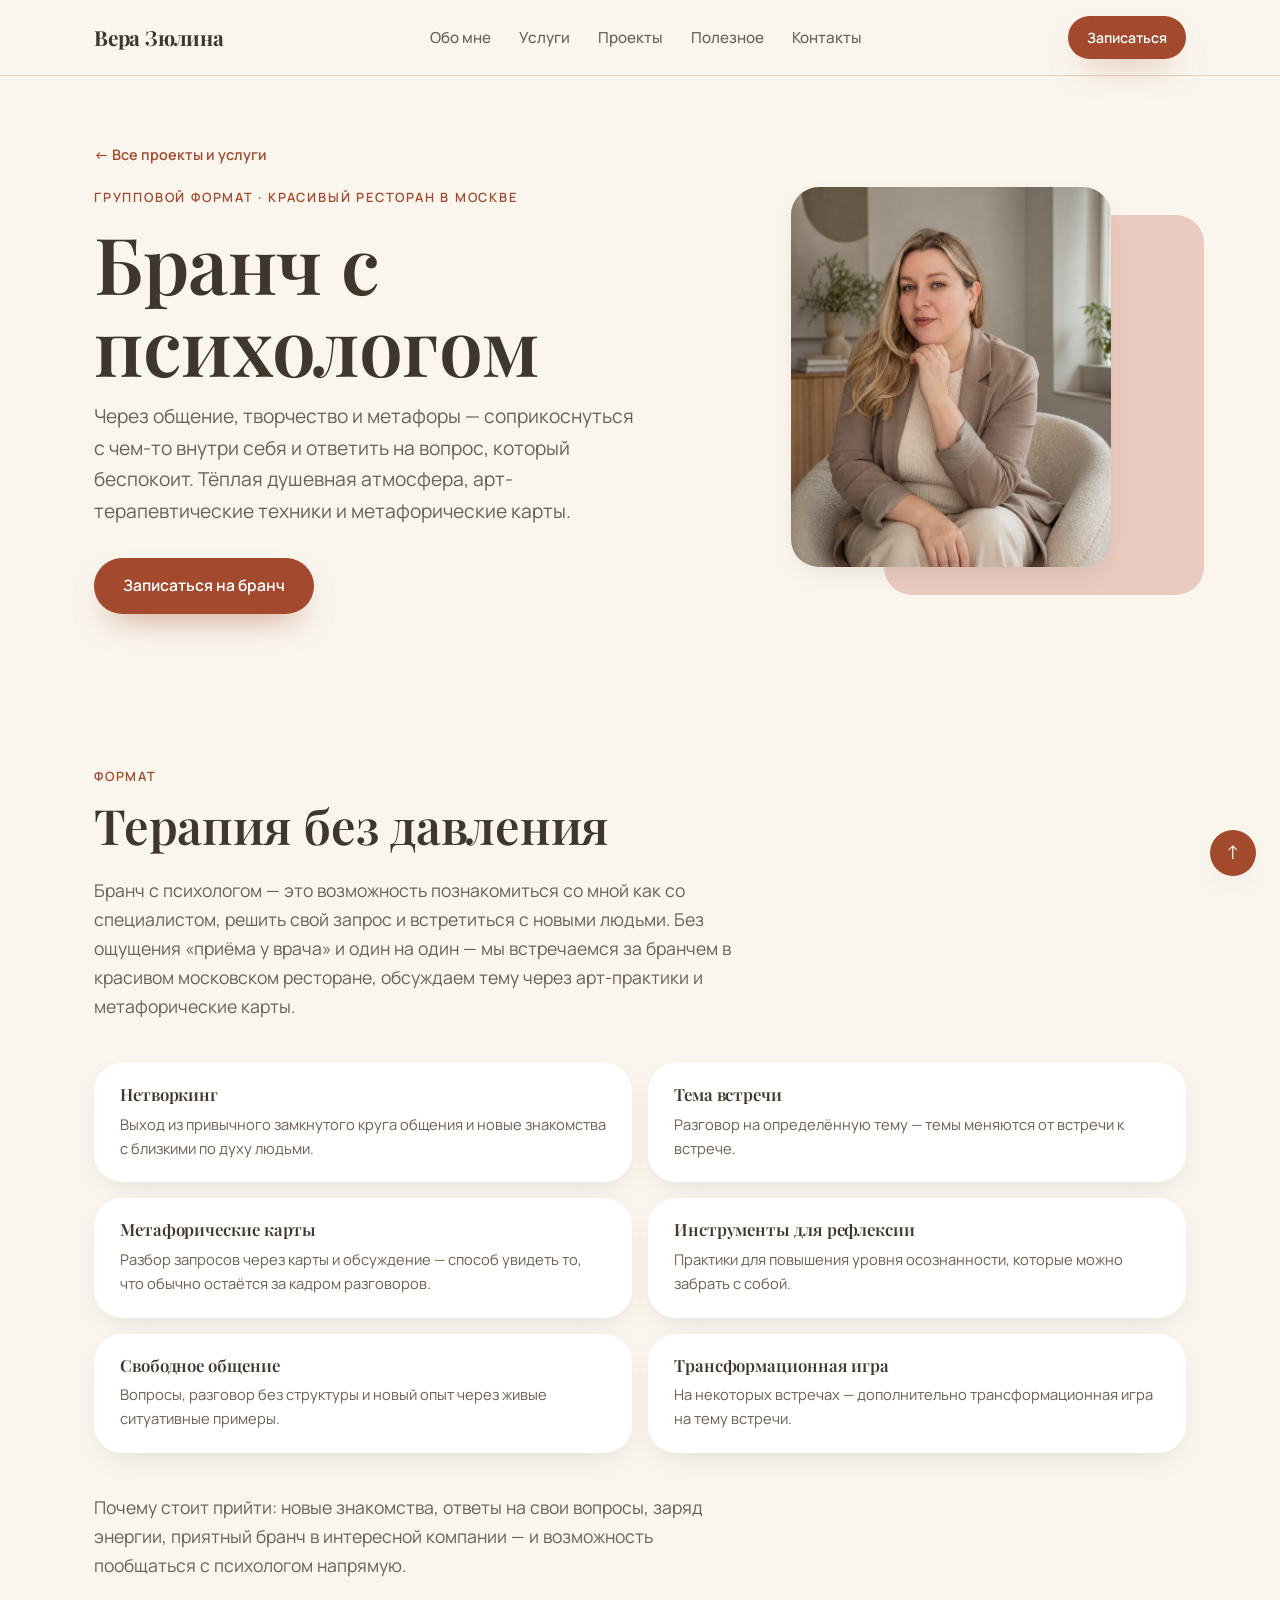
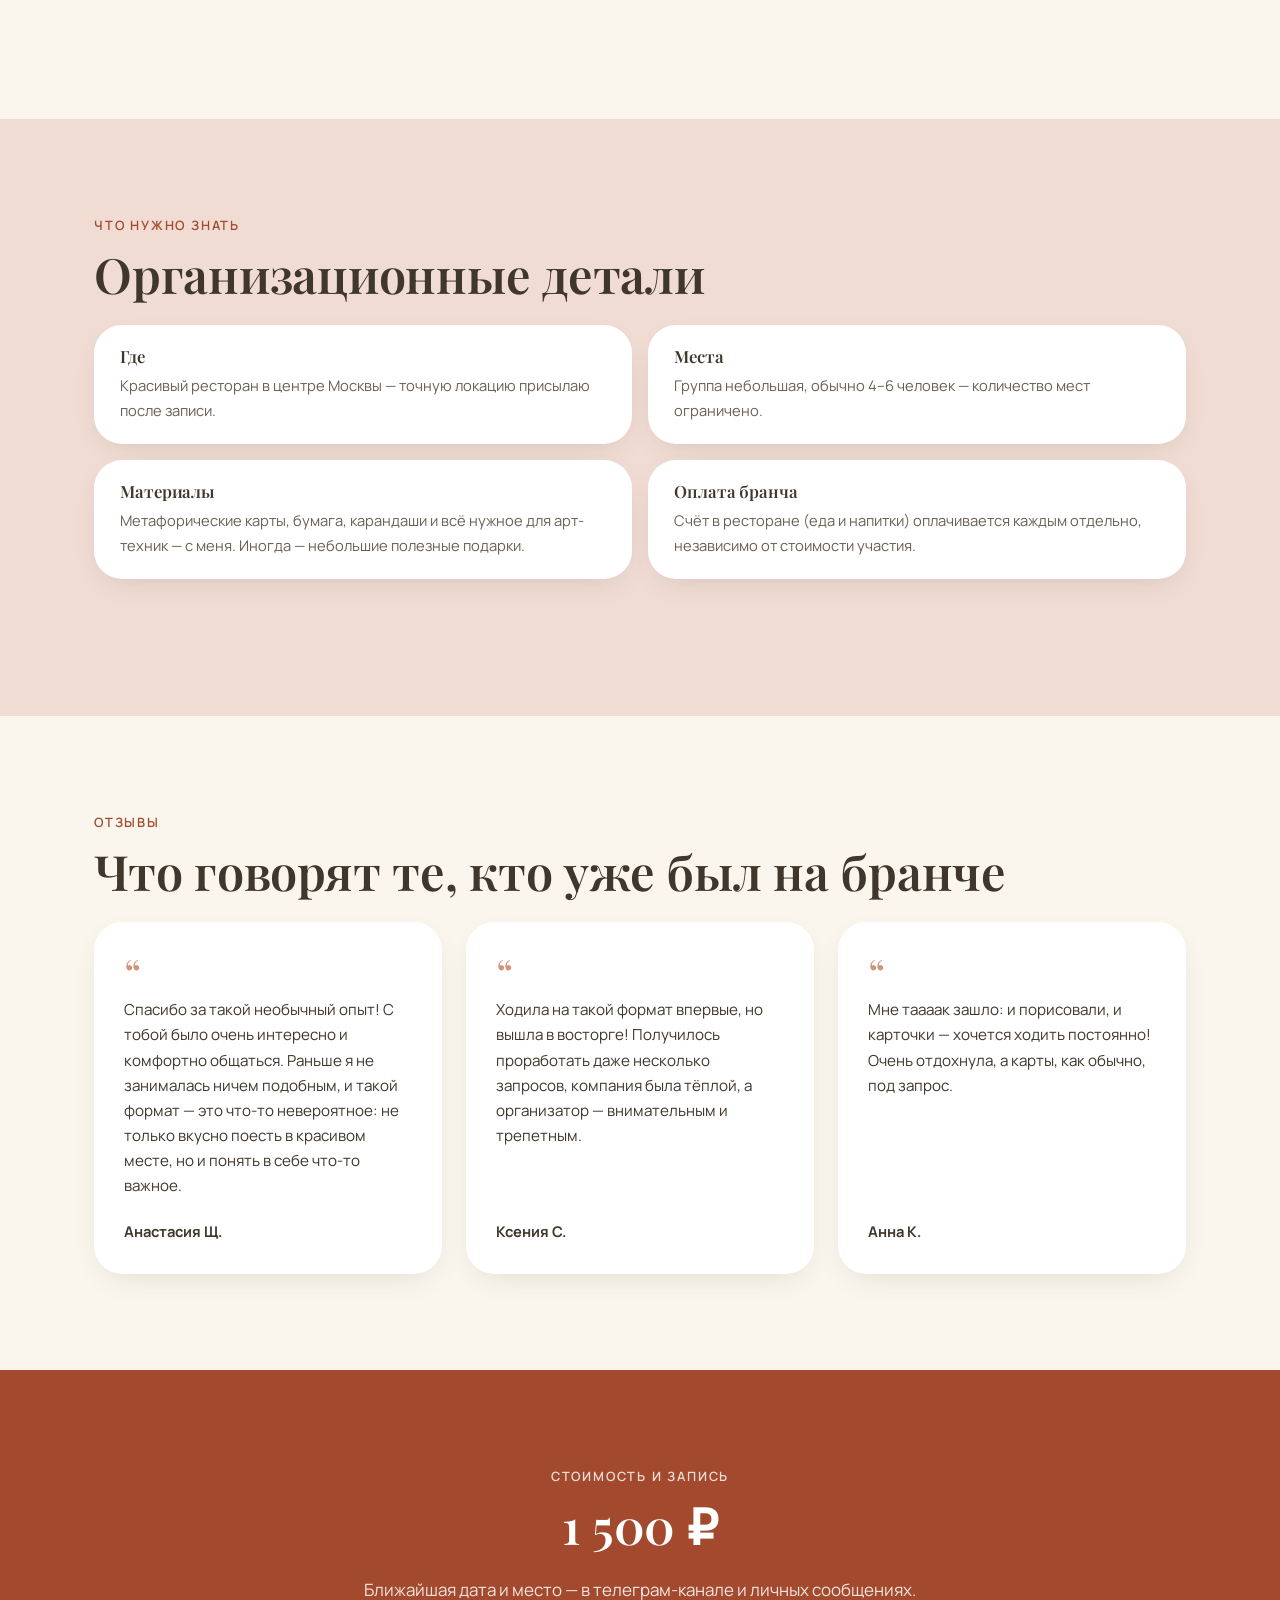
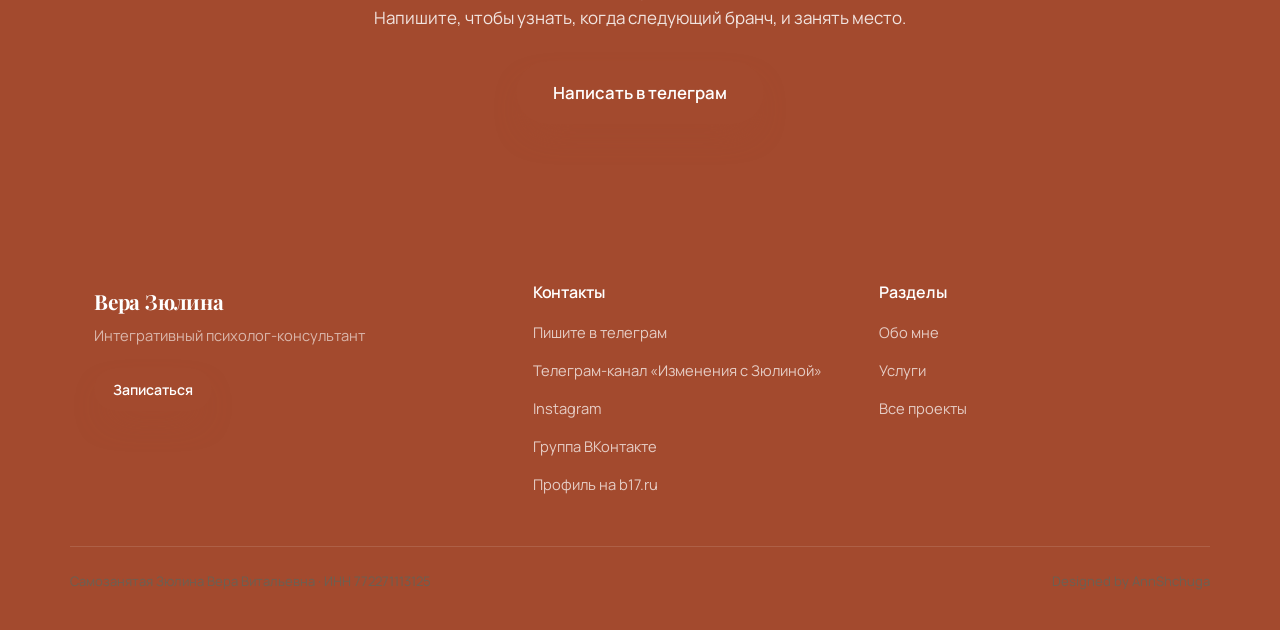
==== brunch/index.html @ 4f0c4753 "Switch display font to Playfair Display; add hero photo to all pages Заказчица захотела поиграть со " ====
<!DOCTYPE html>
<html lang="ru">
<head>
<meta charset="UTF-8">
<meta name="viewport" content="width=device-width, initial-scale=1.0">
<title>Бранч с психологом — Вера Зюлина</title>
<meta name="description" content="Бранч с психологом — групповая встреча в красивом ресторане Москвы: арт-терапия, метафорические карты, новые знакомства. 1 500 ₽, места ограничены.">
<link rel="icon" href="data:image/svg+xml,%3Csvg xmlns='http://www.w3.org/2000/svg' viewBox='0 0 64 64'%3E%3Ccircle cx='32' cy='32' r='32' fill='%23b9c2a7'/%3E%3Ctext x='32' y='42' font-family='Georgia,serif' font-size='26' fill='%233f3629' text-anchor='middle'%3E%D0%92%D0%97%3C/text%3E%3C/svg%3E">
<link rel="preconnect" href="https://fonts.googleapis.com">
<link rel="preconnect" href="https://fonts.gstatic.com" crossorigin>
<link href="https://fonts.googleapis.com/css2?family=Playfair+Display:ital,wght@0,500;0,600;0,700;0,800;1,400;1,500;1,600&family=Manrope:wght@400;500;600;700;800&family=Caveat:wght@500;600;700&display=swap" rel="stylesheet">
<link rel="stylesheet" href="../css/style.css">
<style>
  /* Собственная цветовая гамма проекта — тёплый терракотовый акцент */
  :root{
    --sage: #d3937a;
    --sage-deep: #a34a2e;
  }
</style>
</head>
<body>

<a class="skip-link" href="#main">Перейти к содержанию</a>

<header class="site-header" id="top">
  <div class="wrap header-inner">
    <a class="logo" href="../index.html">Вера Зюлина</a>

    <nav class="main-nav" id="mainNav">
      <a href="../index.html#about">Обо мне</a>
      <a href="../index.html#services">Услуги</a>
      <a href="../projects/">Проекты</a>
      <a href="../useful/">Полезное</a>
      <a href="../index.html#contacts">Контакты</a>
    </nav>

    <a class="btn btn-primary btn-small header-cta" href="https://t.me/vera_ziulina" target="_blank" rel="noopener">Записаться</a>

    <button class="nav-toggle" id="navToggle" aria-label="Открыть меню" aria-expanded="false" aria-controls="mainNav">
      <span></span><span></span><span></span>
    </button>
  </div>
</header>

<main id="main">

  <!-- HERO -->
  <section class="hero">
    <div class="wrap hero-inner">
      <div class="hero-text">
        <a class="back-link" href="../index.html">← Все проекты и услуги</a>
        <p class="eyebrow">Групповой формат · красивый ресторан в Москве</p>
        <h1>Бранч с психологом</h1>
        <p class="hero-lead">
          Через общение, творчество и метафоры — соприкоснуться с чем-то внутри себя
          и ответить на вопрос, который беспокоит. Тёплая душевная атмосфера,
          арт-терапевтические техники и метафорические карты.
        </p>
        <div class="hero-actions">
          <a class="btn btn-primary" href="https://t.me/vera_ziulina" target="_blank" rel="noopener">Записаться на бранч</a>
        </div>
      </div>
      <div class="hero-visual" aria-hidden="true">
        <div class="hero-blob"></div>
        <div class="hero-photo-frame">
          <img class="hero-photo" src="../img/vera-about.jpg" alt="Вера Зюлина">
        </div>
      </div>
    </div>
  </section>

  <!-- WHAT IS IT -->
  <section class="section">
    <div class="wrap">
      <p class="section-eyebrow">Формат</p>
      <h2>Терапия без давления</h2>
      <p class="section-lead">
        Бранч с психологом — это возможность познакомиться со мной как со специалистом,
        решить свой запрос и встретиться с новыми людьми. Без ощущения «приёма у врача»
        и один на один — мы встречаемся за бранчем в красивом московском ресторане,
        обсуждаем тему через арт-практики и метафорические карты.
      </p>

      <div class="includes-grid">
        <div class="method-card">
          <h3>Нетворкинг</h3>
          <p>Выход из привычного замкнутого круга общения и новые знакомства с близкими по духу людьми.</p>
        </div>
        <div class="method-card">
          <h3>Тема встречи</h3>
          <p>Разговор на определённую тему — темы меняются от встречи к встрече.</p>
        </div>
        <div class="method-card">
          <h3>Метафорические карты</h3>
          <p>Разбор запросов через карты и обсуждение — способ увидеть то, что обычно остаётся за кадром разговоров.</p>
        </div>
        <div class="method-card">
          <h3>Инструменты для рефлексии</h3>
          <p>Практики для повышения уровня осознанности, которые можно забрать с собой.</p>
        </div>
        <div class="method-card">
          <h3>Свободное общение</h3>
          <p>Вопросы, разговор без структуры и новый опыт через живые ситуативные примеры.</p>
        </div>
        <div class="method-card">
          <h3>Трансформационная игра</h3>
          <p>На некоторых встречах — дополнительно трансформационная игра на тему встречи.</p>
        </div>
      </div>

      <p class="section-lead" style="margin-top: 1em;">
        Почему стоит прийти: новые знакомства, ответы на свои вопросы, заряд энергии,
        приятный бранч в интересной компании — и возможность пообщаться с психологом
        напрямую.
      </p>
    </div>
  </section>

  <!-- PRACTICAL DETAILS -->
  <section class="section section-alt">
    <div class="wrap">
      <p class="section-eyebrow">Что нужно знать</p>
      <h2>Организационные детали</h2>
      <div class="includes-grid">
        <div class="method-card">
          <h3>Где</h3>
          <p>Красивый ресторан в центре Москвы — точную локацию присылаю после записи.</p>
        </div>
        <div class="method-card">
          <h3>Места</h3>
          <p>Группа небольшая, обычно 4–6 человек — количество мест ограничено.</p>
        </div>
        <div class="method-card">
          <h3>Материалы</h3>
          <p>Метафорические карты, бумага, карандаши и всё нужное для арт-техник — с меня. Иногда — небольшие полезные подарки.</p>
        </div>
        <div class="method-card">
          <h3>Оплата бранча</h3>
          <p>Счёт в ресторане (еда и напитки) оплачивается каждым отдельно, независимо от стоимости участия.</p>
        </div>
      </div>
    </div>
  </section>

  <!-- TESTIMONIALS -->
  <section class="section">
    <div class="wrap">
      <p class="section-eyebrow">Отзывы</p>
      <h2>Что говорят те, кто уже был на бранче</h2>

      <div class="testimonials-grid">

        <article class="testimonial-card">
          <p>
            Спасибо за такой необычный опыт! С тобой было очень интересно
            и комфортно общаться. Раньше я не занималась ничем подобным,
            и такой формат — это что-то невероятное: не только вкусно поесть
            в красивом месте, но и понять в себе что-то важное.
          </p>
          <span class="testimonial-author">Анастасия Щ.</span>
        </article>

        <article class="testimonial-card">
          <p>
            Ходила на такой формат впервые, но вышла в восторге! Получилось
            проработать даже несколько запросов, компания была тёплой,
            а организатор — внимательным и трепетным.
          </p>
          <span class="testimonial-author">Ксения С.</span>
        </article>

        <article class="testimonial-card">
          <p>
            Мне таааак зашло: и порисовали, и карточки — хочется ходить
            постоянно! Очень отдохнула, а карты, как обычно, под запрос.
          </p>
          <span class="testimonial-author">Анна К.</span>
        </article>

      </div>
    </div>
  </section>

  <!-- BOOKING -->
  <section class="section booking-section">
    <div class="wrap booking-inner">
      <p class="section-eyebrow">Стоимость и запись</p>
      <h2>1 500 ₽</h2>
      <p style="color: rgba(255,255,255,0.85); max-width: 60ch; margin: 0 auto 1em;">
        Ближайшая дата и место — в телеграм-канале и личных сообщениях. Напишите,
        чтобы узнать, когда следующий бранч, и занять место.
      </p>
      <a class="btn btn-primary btn-large" href="https://t.me/vera_ziulina" target="_blank" rel="noopener">Написать в телеграм</a>
    </div>
  </section>

</main>

<footer class="site-footer">
  <div class="wrap footer-inner">
    <div class="footer-col">
      <p class="logo footer-logo">Вера Зюлина</p>
      <p class="footer-tagline">Интегративный психолог-консультант</p>
      <a class="btn btn-primary btn-small" href="https://t.me/vera_ziulina" target="_blank" rel="noopener">Записаться</a>
    </div>

    <div class="footer-col">
      <h3>Контакты</h3>
      <ul class="footer-links">
        <li><a href="https://t.me/vera_ziulina" target="_blank" rel="noopener">Пишите в телеграм</a></li>
        <li><a href="https://t.me/changes_with_ziulina" target="_blank" rel="noopener">Телеграм-канал «Изменения с Зюлиной»</a></li>
        <li><a href="https://www.instagram.com/vera_ziulina" target="_blank" rel="noopener">Instagram</a></li>
        <li><a href="https://vk.com/vera_ziulina_psy?from=groups" target="_blank" rel="noopener">Группа ВКонтакте</a></li>
        <li><a href="https://www.b17.ru/id880358/?prt=880358" target="_blank" rel="noopener">Профиль на b17.ru</a></li>
      </ul>
    </div>

    <div class="footer-col">
      <h3>Разделы</h3>
      <ul class="footer-links">
        <li><a href="../index.html#about">Обо мне</a></li>
        <li><a href="../index.html#services">Услуги</a></li>
        <li><a href="../projects/">Все проекты</a></li>
      </ul>
    </div>
  </div>

  <div class="wrap footer-bottom">
    <p>Самозанятая Зюлина Вера Витальевна · ИНН 772271113125</p>
    <p>Designed by AnnShchuga</p>
  </div>
</footer>

<a href="#top" class="back-to-top" aria-label="Наверх">↑</a>

<a href="https://t.me/vera_ziulina" target="_blank" rel="noopener" class="mobile-sticky-cta">Записаться на бранч</a>

<script src="../js/main.js"></script>
</body>
</html>
---- css/style.css ----
/* ---------- Tokens ---------- */
:root{
  --cream: #faf6ee;
  --beige: #f1e9da;
  --beige-deep: #e6dac2;
  /* --sage / --sage-deep: base site accent — now dusty blue, not green.
     Kept the variable names to avoid touching every usage; project pages
     (brunch/unpack/money) override these locally with their own accent. */
  --sage: #8fa8bd;
  --sage-deep: #4f6b82;
  --butter: #eddfb0;
  --ink: #40372c;
  --ink-soft: #6b6053;
  --line: #e2d5bd;
  --white: #ffffff;

  --font-display: 'Playfair Display', Georgia, 'Times New Roman', serif;
  --font-body: 'Manrope', -apple-system, BlinkMacSystemFont, 'Segoe UI', sans-serif;
  --font-accent: 'Caveat', cursive;

  /* Generous, uniform radii — no sharp corners, no organic blob shapes.
     Cards/images share one scale so the whole site reads as one system. */
  --radius: 28px;
  --radius-sm: 16px;
  --shadow: 0 10px 30px -12px rgba(64, 55, 44, 0.18);
  --container: 1140px;

  /* Pastel "wash" tied to each page's own accent (--sage), not a fixed
     color — brunch/unpack/money override --sage locally, so their washes
     recolor automatically instead of needing per-page overrides. */
  --wash: color-mix(in srgb, var(--sage) 32%, white);
  --wash-deep: color-mix(in srgb, var(--sage) 48%, white);
  --cta-shadow: 0 16px 34px -16px color-mix(in srgb, var(--sage-deep) 65%, transparent);
}

*{ box-sizing: border-box; }
html{ scroll-behavior: smooth; }

body{
  margin:0;
  background: var(--cream);
  color: var(--ink);
  font-family: var(--font-body);
  font-size: 17px;
  line-height: 1.65;
  -webkit-font-smoothing: antialiased;
}

h1,h2,h3{
  font-family: var(--font-display);
  font-weight: 600;
  color: var(--ink);
  margin: 0 0 0.5em;
  line-height: 1.08;
  letter-spacing: -0.005em;
}

h2{ font-size: clamp(2.1rem, 3.8vw, 3.1rem); }
h3{ font-size: 1.3rem; }

/* The system's signature move: one word in a heading set in italic serif
   for editorial emphasis — pairs with the roman weight around it. */
em.accent-italic{
  font-style: italic;
  font-weight: 500;
}

p{ margin: 0 0 1em; color: var(--ink-soft); }

a{ color: inherit; }

img{ max-width: 100%; display:block; }

.wrap{
  max-width: var(--container);
  margin: 0 auto;
  padding: 0 24px;
}

.skip-link{
  position:absolute; left:-999px; top:auto;
  background:var(--sage-deep); color:#fff; padding:10px 16px; border-radius:8px; z-index:200;
}
.skip-link:focus{ left:16px; top:16px; }

/* ---------- Buttons ---------- */
.btn{
  display:inline-flex; align-items:center; justify-content:center;
  padding: 14px 28px;
  border-radius: 999px;
  font-family: var(--font-body);
  font-weight: 600;
  font-size: 0.98rem;
  text-decoration:none;
  border: 1px solid transparent;
  cursor:pointer;
  transition: transform .15s ease, box-shadow .15s ease, background .15s ease, color .15s ease;
  white-space: nowrap;
}
.btn:hover{ transform: translateY(-2px); }

.btn-primary{
  background: var(--sage-deep);
  color: #fff;
  box-shadow: var(--cta-shadow);
}
.btn-primary:hover{ filter: brightness(1.08); }

.btn-ghost{
  background: transparent;
  color: var(--ink);
  border-color: var(--line);
}
.btn-ghost:hover{ background: var(--beige); }

.btn-outline{
  background: transparent;
  color: var(--sage-deep);
  border-color: var(--sage-deep);
}
.btn-outline:hover{ background: var(--sage-deep); color: #fff; }

.btn-small{ padding: 9px 18px; font-size: 0.88rem; }
.btn-large{ padding: 17px 36px; font-size: 1.05rem; }

/* ---------- Header ---------- */
.site-header{
  position: sticky; top:0; z-index: 100;
  background: rgba(250, 246, 238, 0.92);
  backdrop-filter: blur(8px);
  border-bottom: 1px solid var(--line);
}
.header-inner{
  display:flex; align-items:center; justify-content:space-between;
  padding: 16px 24px;
  gap: 20px;
}
.logo{
  font-family: var(--font-display);
  font-size: 1.3rem;
  font-weight: 700;
  text-decoration:none;
  color: var(--ink);
  letter-spacing: -0.01em;
}
.main-nav{
  display:flex; gap: 28px;
  flex: 1;
  justify-content:center;
}
.main-nav a{
  text-decoration:none;
  color: var(--ink-soft);
  font-size: 0.95rem;
  font-weight: 500;
  transition: color .15s ease;
}
.main-nav a:hover{ color: var(--sage-deep); }

.nav-toggle{
  display:none;
  flex-direction:column;
  gap:5px;
  background:none; border:none; cursor:pointer;
  padding: 6px;
}
.nav-toggle span{
  width: 22px; height: 2px; background: var(--ink);
  transition: transform .2s ease, opacity .2s ease;
}

/* ---------- Hero ---------- */
.hero{
  padding-top: 64px;
  overflow: hidden;
}
.hero-inner{
  display:grid;
  grid-template-columns: 1.1fr 0.9fr;
  align-items:center;
  gap: 48px;
  padding-bottom: 56px;
}
.eyebrow{
  text-transform: uppercase;
  letter-spacing: 0.14em;
  font-size: 0.8rem;
  font-weight: 600;
  color: var(--sage-deep);
  margin-bottom: 14px;
}
.hero h1{
  font-size: clamp(2.9rem, 6.6vw, 4.9rem);
  line-height: 1.04;
  letter-spacing: -0.005em;
  margin-bottom: 0.2em;
}
.hero-subtitle{
  font-family: var(--font-accent);
  font-weight: 700;
  font-size: 1.7rem;
  color: var(--sage-deep);
  margin-bottom: 0.3em;
}
.hero-lead{
  font-size: 1.2rem;
  color: var(--ink-soft);
  max-width: 46ch;
  margin-bottom: 1.6em;
}
.word-strike{
  text-decoration: line-through;
  text-decoration-color: var(--sage-deep);
  text-decoration-thickness: 2px;
  opacity: 0.5;
}
.word-handwritten{
  font-family: var(--font-accent);
  font-weight: 700;
  font-size: 1.3em;
  color: var(--sage-deep);
  margin-left: 0.1em;
}
.hero-micro{
  font-family: var(--font-accent);
  font-weight: 600;
  font-size: 1.35rem;
  color: var(--sage-deep);
  margin-top: 0.6em;
  margin-bottom: 0;
}
.hero-actions{
  display:flex; flex-wrap:wrap; gap: 14px;
}

.hero-visual{
  position:relative;
  display:flex; align-items:center; justify-content:center;
  min-height: 380px;
}
.hero-blob{
  position:absolute;
  width: 320px; height: 380px;
  top: 28px; right: -18px;
  background: var(--wash-deep);
  border-radius: var(--radius);
}
.hero-photo-frame{
  position:relative;
  z-index: 1;
  width: 320px; height: 380px;
  border-radius: var(--radius);
  background: var(--beige-deep);
  box-shadow: var(--shadow);
  overflow:hidden;
}
.hero-photo-placeholder{
  font-family: var(--font-accent);
  color: var(--ink-soft);
  font-size: 1.4rem;
}
.hero-photo{
  width: 100%; height: 100%;
  object-fit: cover;
}

.trust-strip{
  background: var(--sage-deep);
  color: #fff;
  padding: 28px 0;
}
.trust-inner{
  display:flex; flex-wrap:wrap; gap: 10px;
  align-items:center; justify-content:center;
}
.trust-inner span:not(.dot){
  background: rgba(255,255,255,0.14);
  padding: 8px 18px;
  border-radius: 999px;
  font-size: 0.88rem;
  font-weight: 600;
  white-space: nowrap;
}
.trust-inner .dot{ display:none; }

.hero-solo .hero-inner{
  grid-template-columns: 1fr;
  text-align: center;
  padding-bottom: 64px;
}
.hero-solo .hero-text{ max-width: 720px; margin: 0 auto; }
.hero-solo .hero-lead{ margin-left: auto; margin-right: auto; }
.hero-solo .hero-actions{ justify-content: center; }

.back-link{
  display:inline-flex; align-items:center; gap: 6px;
  font-size: 0.9rem; font-weight: 600;
  color: var(--sage-deep); text-decoration:none;
  margin-bottom: 20px;
}
.back-link:hover{ text-decoration: underline; }

.includes-grid{
  display:grid;
  grid-template-columns: repeat(2, 1fr);
  gap: 16px;
  margin: 0 0 2.4em;
}
.includes-grid .method-card{ padding: 22px 26px; }

/* ---------- Sections ---------- */
.section{ padding: 96px 0; }
.section-alt{ background: var(--wash); }
.section-eyebrow{
  text-transform: uppercase;
  letter-spacing: 0.14em;
  font-size: 0.8rem;
  font-weight: 600;
  color: var(--sage-deep);
  margin-bottom: 12px;
}
.section-lead{
  font-size: 1.1rem;
  max-width: 60ch;
  margin-bottom: 2.4em;
}

/* ---------- About ---------- */
.about-grid{
  display:grid;
  grid-template-columns: 1.5fr 1fr;
  gap: 56px;
  align-items:start;
}
.pull-quote{
  margin: 2em 0;
  padding: 22px 28px;
  border-left: 4px solid var(--sage-deep);
  background: var(--wash);
  border-radius: 0 var(--radius-sm) var(--radius-sm) 0;
  font-family: var(--font-display);
  font-style: italic;
  font-weight: 500;
  font-size: 1.5rem;
  line-height: 1.4;
  color: var(--ink);
}
.book-teaser{
  background: var(--wash-deep);
  border-radius: var(--radius);
  padding: 24px 28px;
}
.book-teaser p{ color: var(--ink); margin-bottom: 0.6em; }
.book-teaser a{
  font-weight: 600; text-decoration: none; color: var(--sage-deep);
  border-bottom: 1px solid currentColor;
}

.about-photo{
  border-radius: var(--radius);
  overflow: hidden;
  box-shadow: var(--shadow);
  margin-bottom: 24px;
}
.about-photo img{
  width: 100%;
  aspect-ratio: 4 / 5;
  object-fit: cover;
  display: block;
}

.side-card{
  background: var(--white);
  border-radius: var(--radius);
  padding: 32px;
  box-shadow: var(--shadow);
}
.side-card h3{ font-size: 1.15rem; margin-bottom: 0.9em; }
.cred-list{
  list-style:none; margin:0 0 20px; padding:0;
  display:flex; flex-direction:column; gap: 12px;
}
.cred-list li{
  padding-left: 22px;
  position: relative;
  font-size: 0.95rem;
  color: var(--ink-soft);
}
.cred-list li::before{
  content:"";
  position:absolute; left:0; top: 8px;
  width: 8px; height: 8px;
  background: var(--sage);
  border-radius: 50%;
}
.cert-placeholder{
  border: 1.5px dashed var(--line);
  border-radius: var(--radius-sm);
  padding: 24px;
  text-align:center;
  color: var(--ink-soft);
  font-size: 0.9rem;
}

/* ---------- Methods ---------- */
.methods-grid{
  display:grid;
  grid-template-columns: repeat(4, 1fr);
  gap: 20px;
}
.method-card{
  background: var(--white);
  border-radius: var(--radius);
  padding: 26px;
  box-shadow: var(--shadow);
}
.method-card h3{ font-size: 1.05rem; margin-bottom: 0.5em; }
.method-card p{ font-size: 0.92rem; margin: 0; }

/* ---------- Services ---------- */
.services-grid{
  display:grid;
  grid-template-columns: repeat(3, 1fr);
  gap: 24px;
}
.service-card{
  background: var(--white);
  border-radius: var(--radius);
  padding: 30px;
  box-shadow: var(--shadow);
  display:flex; flex-direction:column;
  position: relative;
}
.service-card.featured{
  border: 2px solid var(--sage-deep);
}
.badge{
  position:absolute; top: -14px; left: 24px;
  background: var(--sage-deep);
  color:#fff;
  font-size: 0.78rem;
  font-weight: 600;
  padding: 5px 14px;
  border-radius: 999px;
}
.service-meta{
  font-size: 0.85rem;
  font-weight: 600;
  color: var(--sage-deep);
  text-transform: uppercase;
  letter-spacing: 0.06em;
  margin-bottom: 0.8em;
}
.service-card p{ font-size: 0.95rem; }
.price-list{
  list-style:none; margin: 0.4em 0 1.2em; padding:0;
  border-top: 1px solid var(--line);
}
.price-list li{
  display:flex; justify-content:space-between; align-items:baseline;
  padding: 10px 0;
  border-bottom: 1px solid var(--line);
  font-size: 0.92rem;
}
.price-list li span{ color: var(--ink-soft); }
.price-list li strong{ color: var(--ink); font-weight: 700; white-space:nowrap; margin-left: 12px; }
.service-price{
  font-weight: 600;
  color: var(--ink-soft);
  margin: 0.4em 0 1.2em;
}
.service-price-accent{
  font-family: var(--font-display);
  font-size: 1.6rem;
  font-weight: 700;
  color: var(--ink);
}
.service-card .btn{ margin-top: auto; align-self: flex-start; }

/* ---------- Testimonials ---------- */
.testimonials-grid{
  display:grid;
  grid-template-columns: repeat(3, 1fr);
  gap: 24px;
}
.testimonial-card{
  background: var(--white);
  border-radius: var(--radius);
  padding: 30px;
  box-shadow: var(--shadow);
  display:flex; flex-direction:column;
}
.testimonial-card::before{
  content: "\201C";
  font-family: var(--font-display);
  font-size: 2.6rem;
  line-height: 1;
  color: var(--sage);
  margin-bottom: 0.1em;
}
.testimonial-card p{
  font-size: 0.95rem;
  color: var(--ink);
  margin: 0 0 1.4em;
  flex: 1;
}
.testimonial-author{
  font-weight: 700;
  font-size: 0.92rem;
  color: var(--ink);
}
.testimonial-tag{
  display:block;
  font-size: 0.8rem;
  color: var(--sage-deep);
  font-weight: 600;
  margin-top: 0.2em;
}

/* ---------- Projects ---------- */
.projects-grid{
  display:grid;
  grid-template-columns: repeat(3, 1fr);
  gap: 24px;
}
.project-card{
  background: var(--white);
  border-radius: var(--radius);
  padding: 30px;
  box-shadow: var(--shadow);
  display:flex; flex-direction:column;
  border: 1px solid var(--line);
}
.project-card p{ font-size: 0.95rem; }
.project-card .btn{ margin-top: auto; align-self: flex-start; }

/* ---------- Courses ---------- */
.courses-grid{
  display:grid;
  grid-template-columns: repeat(2, 1fr);
  gap: 24px;
}
.course-card{
  background: var(--white);
  border-radius: var(--radius);
  padding: 34px;
  box-shadow: var(--shadow);
}
.course-includes-label{
  font-weight: 600; color: var(--ink);
  margin-bottom: 0.4em; font-size: 0.92rem;
}
.course-includes{
  margin: 0 0 1em;
  padding-left: 20px;
  font-size: 0.92rem;
  color: var(--ink-soft);
}
.course-includes li{ margin-bottom: 6px; }
.course-note{ font-size: 0.85rem; color: var(--ink-soft); }
.course-footer{
  display:flex; align-items:center; justify-content:space-between;
  margin-top: 20px;
  padding-top: 20px;
  border-top: 1px solid var(--line);
}

/* ---------- Booking ---------- */
.booking-section{
  background: var(--sage-deep);
  color: #fff;
}
.booking-section .section-eyebrow{ color: rgba(255,255,255,0.8); }
.booking-section h2{ color: #fff; }
.booking-inner{ text-align:center; }
.booking-inner .btn-large{ margin-top: 12px; }

.steps{
  list-style:none; margin: 40px auto 40px; padding:0;
  display:grid; grid-template-columns: repeat(3,1fr); gap: 28px;
  max-width: 900px;
  text-align:left;
}
.steps li{ display:flex; gap: 16px; }
.step-num{
  flex-shrink:0;
  width: 40px; height: 40px;
  border-radius: 50%;
  background: rgba(255,255,255,0.15);
  display:flex; align-items:center; justify-content:center;
  font-family: var(--font-display);
  font-weight: 700; font-size: 1.15rem;
}
.steps h3{ color:#fff; font-size: 1.05rem; margin-bottom: 0.3em; }
.steps p{ color: rgba(255,255,255,0.82); font-size: 0.92rem; margin:0; }

/* ---------- Lead magnet ---------- */
.lead-magnet-inner{
  display:grid;
  grid-template-columns: 1.3fr 1fr;
  gap: 40px;
  align-items:center;
}

.projects-teaser-inner{
  display:flex;
  align-items:center;
  justify-content:space-between;
  gap: 40px;
  flex-wrap: wrap;
}
.projects-teaser-inner h2,
.projects-teaser-inner p{ margin-bottom: 0; }
.projects-teaser-inner > div{ max-width: 60ch; }
.projects-teaser-inner .section-eyebrow{ margin-bottom: 12px; }
.projects-teaser-inner h2{ margin-bottom: 0.4em; }
.lead-magnet-actions{
  display:flex; flex-direction:column; gap: 14px;
}

/* ---------- FAQ ---------- */
.faq-list{
  display:flex; flex-direction:column; gap: 14px;
  max-width: 760px;
}
.faq-item{
  background: var(--white);
  border-radius: var(--radius-sm);
  padding: 18px 22px;
  box-shadow: var(--shadow);
}
.faq-item summary{
  cursor:pointer;
  font-weight: 600;
  list-style: none;
  position: relative;
  padding-right: 28px;
}
.faq-item summary::-webkit-details-marker{ display:none; }
.faq-item summary::after{
  content: "+";
  position:absolute; right:0; top:0;
  font-size: 1.3rem;
  color: var(--sage-deep);
  transition: transform .2s ease;
}
.faq-item[open] summary::after{ transform: rotate(45deg); }
.faq-item p{ margin: 14px 0 0; font-size: 0.95rem; }

/* ---------- Resources hub ---------- */
.resource-grid{
  display:grid;
  grid-template-columns: repeat(3, 1fr);
  gap: 24px;
}
.resource-card{
  background: var(--white);
  border-radius: var(--radius);
  padding: 30px;
  box-shadow: var(--shadow);
  display:flex; flex-direction:column;
  text-decoration:none;
  color: inherit;
  border: 1px solid var(--line);
  transition: transform .15s ease, box-shadow .15s ease;
}
.resource-card:hover{ transform: translateY(-3px); box-shadow: 0 16px 34px -14px rgba(64,55,44,0.24); }
.resource-card h3{ margin-bottom: 0.5em; }
.resource-card p{ font-size: 0.95rem; margin-bottom: 1.2em; }
.resource-card .resource-arrow{
  margin-top:auto;
  font-weight: 600;
  color: var(--sage-deep);
}

/* ---------- Articles ---------- */
.article-card{
  background: var(--white);
  border-radius: var(--radius);
  padding: 30px;
  box-shadow: var(--shadow);
}
.article-card h3{ margin-bottom: 0.5em; }
.article-card p{ font-size: 0.95rem; }
.article-card a{
  font-weight: 600; text-decoration:none; color: var(--sage-deep);
  border-bottom: 1px solid currentColor;
}
.article-meta{
  font-size: 0.82rem;
  color: var(--sage-deep);
  text-transform: uppercase;
  letter-spacing: 0.06em;
  font-weight: 600;
  margin-bottom: 0.6em;
}
.article-body{ max-width: 68ch; }
.article-body p{ font-size: 1.02rem; }
.article-body h2{ font-size: 1.5rem; margin-top: 1.4em; }
.article-body ul{ padding-left: 20px; margin-bottom: 1.2em; }
.article-body li{ margin-bottom: 8px; color: var(--ink-soft); }

/* ---------- Crisis contacts ---------- */
.crisis-alert{
  background: var(--wash-deep);
  border-radius: var(--radius);
  padding: 24px 28px;
  margin-bottom: 40px;
  font-size: 1.05rem;
}
.crisis-alert strong{ color: var(--ink); }
.crisis-grid{
  display:grid;
  grid-template-columns: repeat(2, 1fr);
  gap: 20px;
  margin-bottom: 2.4em;
}
.crisis-card{
  background: var(--white);
  border-radius: var(--radius);
  padding: 26px 28px;
  box-shadow: var(--shadow);
}
.crisis-card h3{ font-size: 1.05rem; margin-bottom: 0.4em; }
.crisis-card p{ font-size: 0.92rem; margin-bottom: 0.8em; }
.crisis-phone{
  display:inline-block;
  font-family: var(--font-display);
  font-size: 1.5rem;
  font-weight: 700;
  color: var(--sage-deep);
  text-decoration:none;
}

/* ---------- Quiz / tests ---------- */
.quiz{
  background: var(--white);
  border-radius: var(--radius);
  padding: 34px;
  box-shadow: var(--shadow);
  margin-bottom: 40px;
}
.quiz-disclaimer{
  font-size: 0.85rem;
  color: var(--ink-soft);
  border-left: 3px solid var(--sage);
  padding-left: 14px;
  margin-bottom: 1.6em;
}
.quiz-question{ margin-bottom: 1.6em; }
.quiz-question p{ font-weight: 600; color: var(--ink); margin-bottom: 0.6em; }
.quiz-options{ display:flex; flex-direction:column; gap: 8px; }
.quiz-options label{
  display:flex; align-items:center; gap: 10px;
  font-size: 0.95rem; color: var(--ink-soft);
  cursor:pointer;
}
.quiz-result{
  display:none;
  margin-top: 24px;
  padding: 22px 24px;
  background: var(--wash);
  border-radius: var(--radius-sm);
  border-left: 4px solid var(--sage-deep);
}
.quiz-result.is-visible{ display:block; }
.quiz-result p{ margin-bottom: 0.6em; }
.quiz-result p:last-child{ margin-bottom: 0; }
.quiz-warning{
  display:none;
  color: #a34a2e;
  font-size: 0.88rem;
  font-weight: 600;
  margin-bottom: 1.2em;
}

/* ---------- Footer ---------- */
.site-footer{
  background: var(--sage-deep);
  color: rgba(255,255,255,0.85);
  padding: 64px 0 0;
}
.footer-inner{
  display:grid;
  grid-template-columns: 1.3fr 1fr 1fr;
  gap: 40px;
  padding-bottom: 48px;
  border-bottom: 1px solid rgba(255,255,255,0.12);
}
.footer-logo{ color:#fff; margin-bottom: 0.2em; }
.footer-tagline{ color: rgba(255,255,255,0.6); margin-bottom: 1.4em; font-size: 0.92rem; }
.footer-col h3{
  color:#fff; font-size: 1rem;
  font-family: var(--font-body); font-weight: 600;
  margin-bottom: 1em;
}
.footer-links{ list-style:none; margin:0; padding:0; display:flex; flex-direction:column; gap: 10px; }
.footer-links a{ text-decoration:none; color: rgba(255,255,255,0.72); font-size: 0.92rem; }
.footer-links a:hover{ color: #fff; }

.footer-bottom{
  display:flex; justify-content:space-between; flex-wrap:wrap; gap: 10px;
  padding: 24px 0;
  font-size: 0.82rem;
  color: rgba(255,255,255,0.5);
}

.back-to-top{
  position: fixed;
  right: 24px; bottom: 24px;
  width: 46px; height: 46px;
  border-radius: 50%;
  background: var(--sage-deep);
  color: #fff;
  display:flex; align-items:center; justify-content:center;
  text-decoration:none;
  font-size: 1.2rem;
  box-shadow: var(--shadow);
  z-index: 90;
}

.mobile-sticky-cta{
  display: none;
}

/* ---------- Responsive ---------- */
@media (max-width: 960px){
  .main-nav{ display:none; }
  .nav-toggle{ display:flex; }
  .header-cta{ display:none; }

  .mobile-sticky-cta{
    display: flex;
    align-items: center;
    justify-content: center;
    position: fixed;
    left: 0; right: 0; bottom: 0;
    padding: 14px 20px calc(14px + env(safe-area-inset-bottom));
    background: var(--sage-deep);
    color: #fff;
    text-decoration: none;
    font-weight: 600;
    font-size: 0.95rem;
    text-align: center;
    box-shadow: 0 -6px 20px -8px rgba(0,0,0,0.25);
    z-index: 95;
  }
  .back-to-top{ bottom: 84px; }
  .site-footer{ padding-bottom: 64px; }

  .site-header.nav-open .main-nav{
    display:flex; flex-direction:column;
    position:absolute; top: 100%; left:0; right:0;
    background: var(--cream);
    padding: 20px 24px 28px;
    border-bottom: 1px solid var(--line);
    gap: 16px;
  }
  .site-header.nav-open .header-cta{
    display:inline-flex;
    position:absolute; top: calc(100% + 190px); left: 24px;
  }

  .hero-inner{ grid-template-columns: 1fr; text-align:center; }
  .hero-lead{ margin-left:auto; margin-right:auto; }
  .hero-actions{ justify-content:center; }
  .hero-visual{ order:-1; min-height: 300px; }
  .hero-blob{ width: 240px; height: 290px; top: 20px; right: -12px; }
  .hero-photo-frame{ width: 240px; height: 290px; }

  .about-grid{ grid-template-columns: 1fr; }
  .methods-grid{ grid-template-columns: repeat(2, 1fr); }
  .services-grid{ grid-template-columns: repeat(2, 1fr); }
  .testimonials-grid{ grid-template-columns: repeat(2, 1fr); }
  .projects-grid{ grid-template-columns: repeat(2, 1fr); }
  .resource-grid{ grid-template-columns: repeat(2, 1fr); }
  .crisis-grid{ grid-template-columns: 1fr; }
  .courses-grid{ grid-template-columns: 1fr; }
  .includes-grid{ grid-template-columns: 1fr; }
  .steps{ grid-template-columns: 1fr; }
  .lead-magnet-inner{ grid-template-columns: 1fr; text-align:center; }
  .projects-teaser-inner{ flex-direction: column; text-align:center; }
  .projects-teaser-inner > div{ max-width: 100%; }
  .lead-magnet-actions{ align-items:center; }
  .footer-inner{ grid-template-columns: 1fr; }
}

@media (max-width: 620px){
  .methods-grid{ grid-template-columns: 1fr; }
  .services-grid{ grid-template-columns: 1fr; }
  .testimonials-grid{ grid-template-columns: 1fr; }
  .projects-grid{ grid-template-columns: 1fr; }
  .resource-grid{ grid-template-columns: 1fr; }
  .section{ padding: 64px 0; }
  .trust-inner{ font-size: 0.82rem; }
}
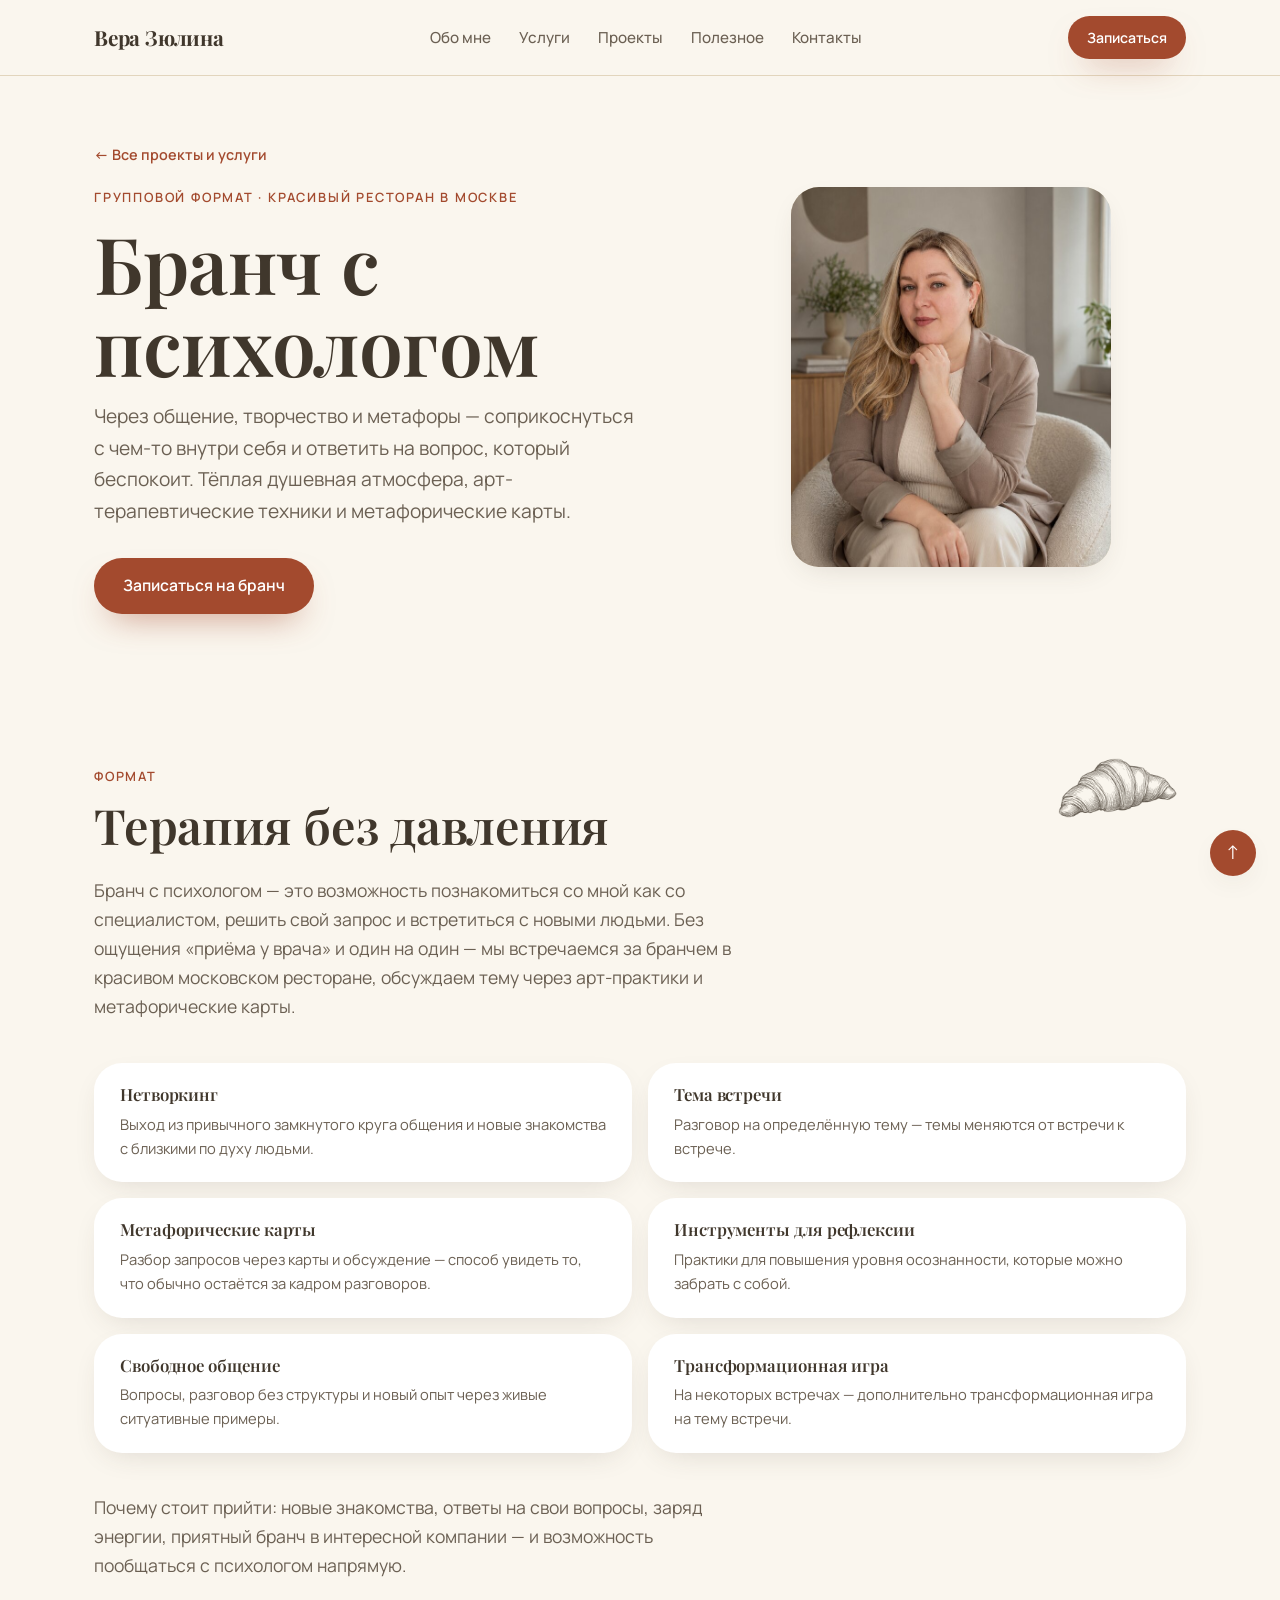
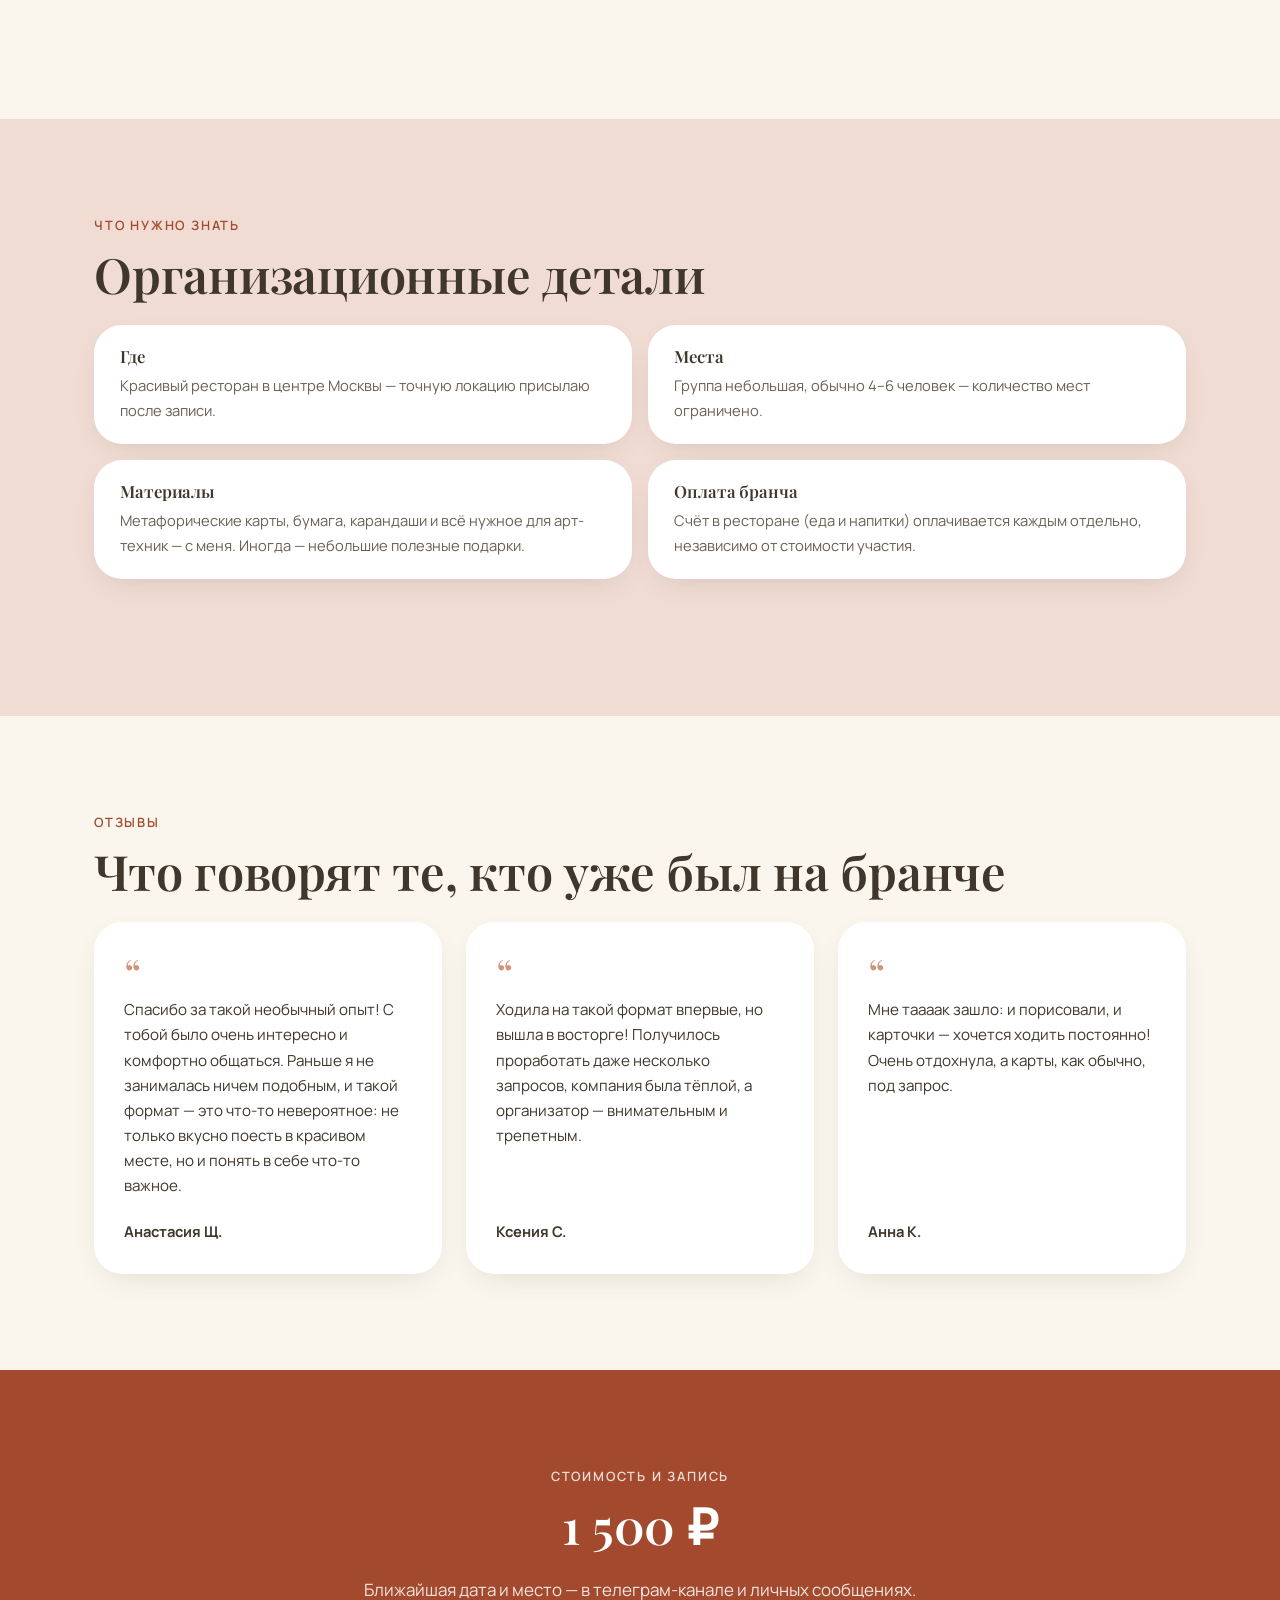
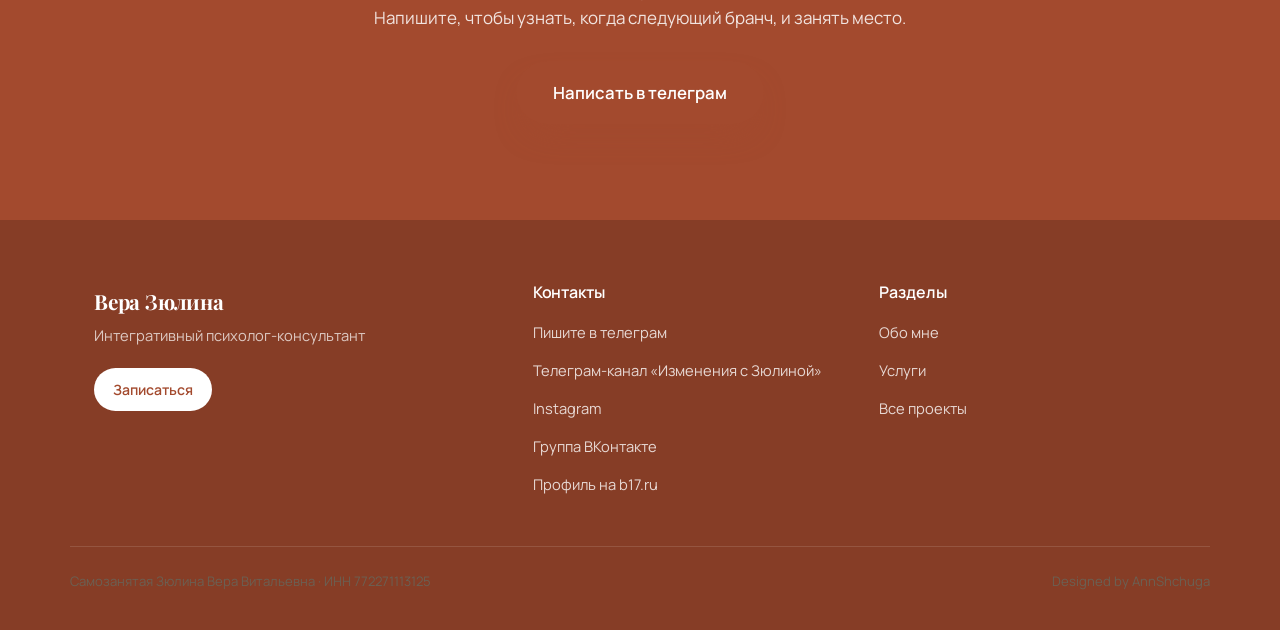
==== commit 9ad2823b: "Add hand-drawn illustrations across site; stat-style trust strip Converted 10 Style-A ink illustrati" ====
--- a/brunch/index.html
+++ b/brunch/index.html
@@ -72,6 +72,7 @@
   <!-- WHAT IS IT -->
   <section class="section">
     <div class="wrap">
+      <img src="../img/illustrations/croissant.png" alt="" class="section-illustration" aria-hidden="true">
       <p class="section-eyebrow">Формат</p>
       <h2>Терапия без давления</h2>
       <p class="section-lead">
--- a/css/style.css
+++ b/css/style.css
@@ -239,15 +239,10 @@
   min-height: 380px;
 }
 .hero-blob{
-  position:absolute;
-  width: 320px; height: 380px;
-  top: 28px; right: -18px;
-  background: var(--wash-deep);
-  border-radius: var(--radius);
+  display:none;
 }
 .hero-photo-frame{
   position:relative;
-  z-index: 1;
   width: 320px; height: 380px;
   border-radius: var(--radius);
   background: var(--beige-deep);
@@ -270,7 +265,7 @@
   padding: 28px 0;
 }
 .trust-inner{
-  display:flex; flex-wrap:wrap; gap: 10px;
+  display:flex; flex-wrap:wrap; row-gap: 20px; column-gap: 48px;
   align-items:center; justify-content:center;
 }
 .trust-inner span:not(.dot){
@@ -282,6 +277,38 @@
   white-space: nowrap;
 }
 .trust-inner .dot{ display:none; }
+
+.stat-item{
+  display:flex; flex-direction:column; align-items:center; text-align:center;
+}
+.stat-num{
+  font-family: var(--font-display);
+  font-size: 2.3rem;
+  font-weight: 700;
+  line-height: 1;
+  color: #fff;
+}
+.trust-inner span.stat-label{
+  margin-top: 6px;
+  font-size: 0.78rem;
+  font-weight: 600;
+  letter-spacing: 0.01em;
+  color: rgba(255,255,255,0.75);
+  max-width: 190px;
+  white-space: normal;
+}
+.trust-credentials{
+  display:flex; flex-basis: 100%; flex-direction:row; flex-wrap:wrap;
+  gap: 10px; align-items:center; justify-content:center;
+}
+.trust-credentials span{
+  background: rgba(255,255,255,0.14);
+  padding: 6px 14px;
+  border-radius: 999px;
+  font-size: 0.78rem;
+  font-weight: 600;
+  white-space: nowrap;
+}
 
 .hero-solo .hero-inner{
   grid-template-columns: 1fr;
@@ -318,6 +345,19 @@
   font-weight: 600;
   color: var(--sage-deep);
   margin-bottom: 12px;
+}
+.section-illustration{
+  width: 76px;
+  height: auto;
+  opacity: 0.82;
+  margin-bottom: 18px;
+}
+@media (min-width: 720px){
+  .section-illustration{
+    float: right;
+    width: 128px;
+    margin: -8px 0 20px 32px;
+  }
 }
 .section-lead{
   font-size: 1.1rem;
@@ -776,7 +816,10 @@
 
 /* ---------- Footer ---------- */
 .site-footer{
-  background: var(--sage-deep);
+  /* Darker than --sage-deep on purpose: the booking section right above it
+     uses --sage-deep too, and identical solid colors made the two blocks
+     blend into one on project pages with no section in between. */
+  background: color-mix(in srgb, var(--sage-deep) 100%, black 22%);
   color: rgba(255,255,255,0.85);
   padding: 64px 0 0;
 }
@@ -788,21 +831,30 @@
   border-bottom: 1px solid rgba(255,255,255,0.12);
 }
 .footer-logo{ color:#fff; margin-bottom: 0.2em; }
-.footer-tagline{ color: rgba(255,255,255,0.6); margin-bottom: 1.4em; font-size: 0.92rem; }
+.footer-tagline{ color: rgba(255,255,255,0.72); margin-bottom: 1.4em; font-size: 0.92rem; }
 .footer-col h3{
   color:#fff; font-size: 1rem;
   font-family: var(--font-body); font-weight: 600;
   margin-bottom: 1em;
 }
 .footer-links{ list-style:none; margin:0; padding:0; display:flex; flex-direction:column; gap: 10px; }
-.footer-links a{ text-decoration:none; color: rgba(255,255,255,0.72); font-size: 0.92rem; }
+.footer-links a{ text-decoration:none; color: rgba(255,255,255,0.8); font-size: 0.92rem; }
 .footer-links a:hover{ color: #fff; }
+
+/* White pill instead of the default filled button — against a dark footer
+   the accent-colored button barely registered as its own shape. */
+.footer-col .btn-primary{
+  background: #fff;
+  color: var(--sage-deep);
+  box-shadow: none;
+}
+.footer-col .btn-primary:hover{ background: var(--cream); filter:none; }
 
 .footer-bottom{
   display:flex; justify-content:space-between; flex-wrap:wrap; gap: 10px;
   padding: 24px 0;
   font-size: 0.82rem;
-  color: rgba(255,255,255,0.5);
+  color: rgba(255,255,255,0.75);
 }
 
 .back-to-top{
@@ -865,7 +917,6 @@
   .hero-lead{ margin-left:auto; margin-right:auto; }
   .hero-actions{ justify-content:center; }
   .hero-visual{ order:-1; min-height: 300px; }
-  .hero-blob{ width: 240px; height: 290px; top: 20px; right: -12px; }
   .hero-photo-frame{ width: 240px; height: 290px; }
 
   .about-grid{ grid-template-columns: 1fr; }
@@ -892,5 +943,7 @@
   .projects-grid{ grid-template-columns: 1fr; }
   .resource-grid{ grid-template-columns: 1fr; }
   .section{ padding: 64px 0; }
-  .trust-inner{ font-size: 0.82rem; }
-}
+  .trust-inner{ font-size: 0.82rem; row-gap: 16px; column-gap: 24px; }
+  .stat-num{ font-size: 1.9rem; }
+  .trust-inner .trust-credentials span{ white-space: normal; text-align:center; max-width: 84vw; }
+}
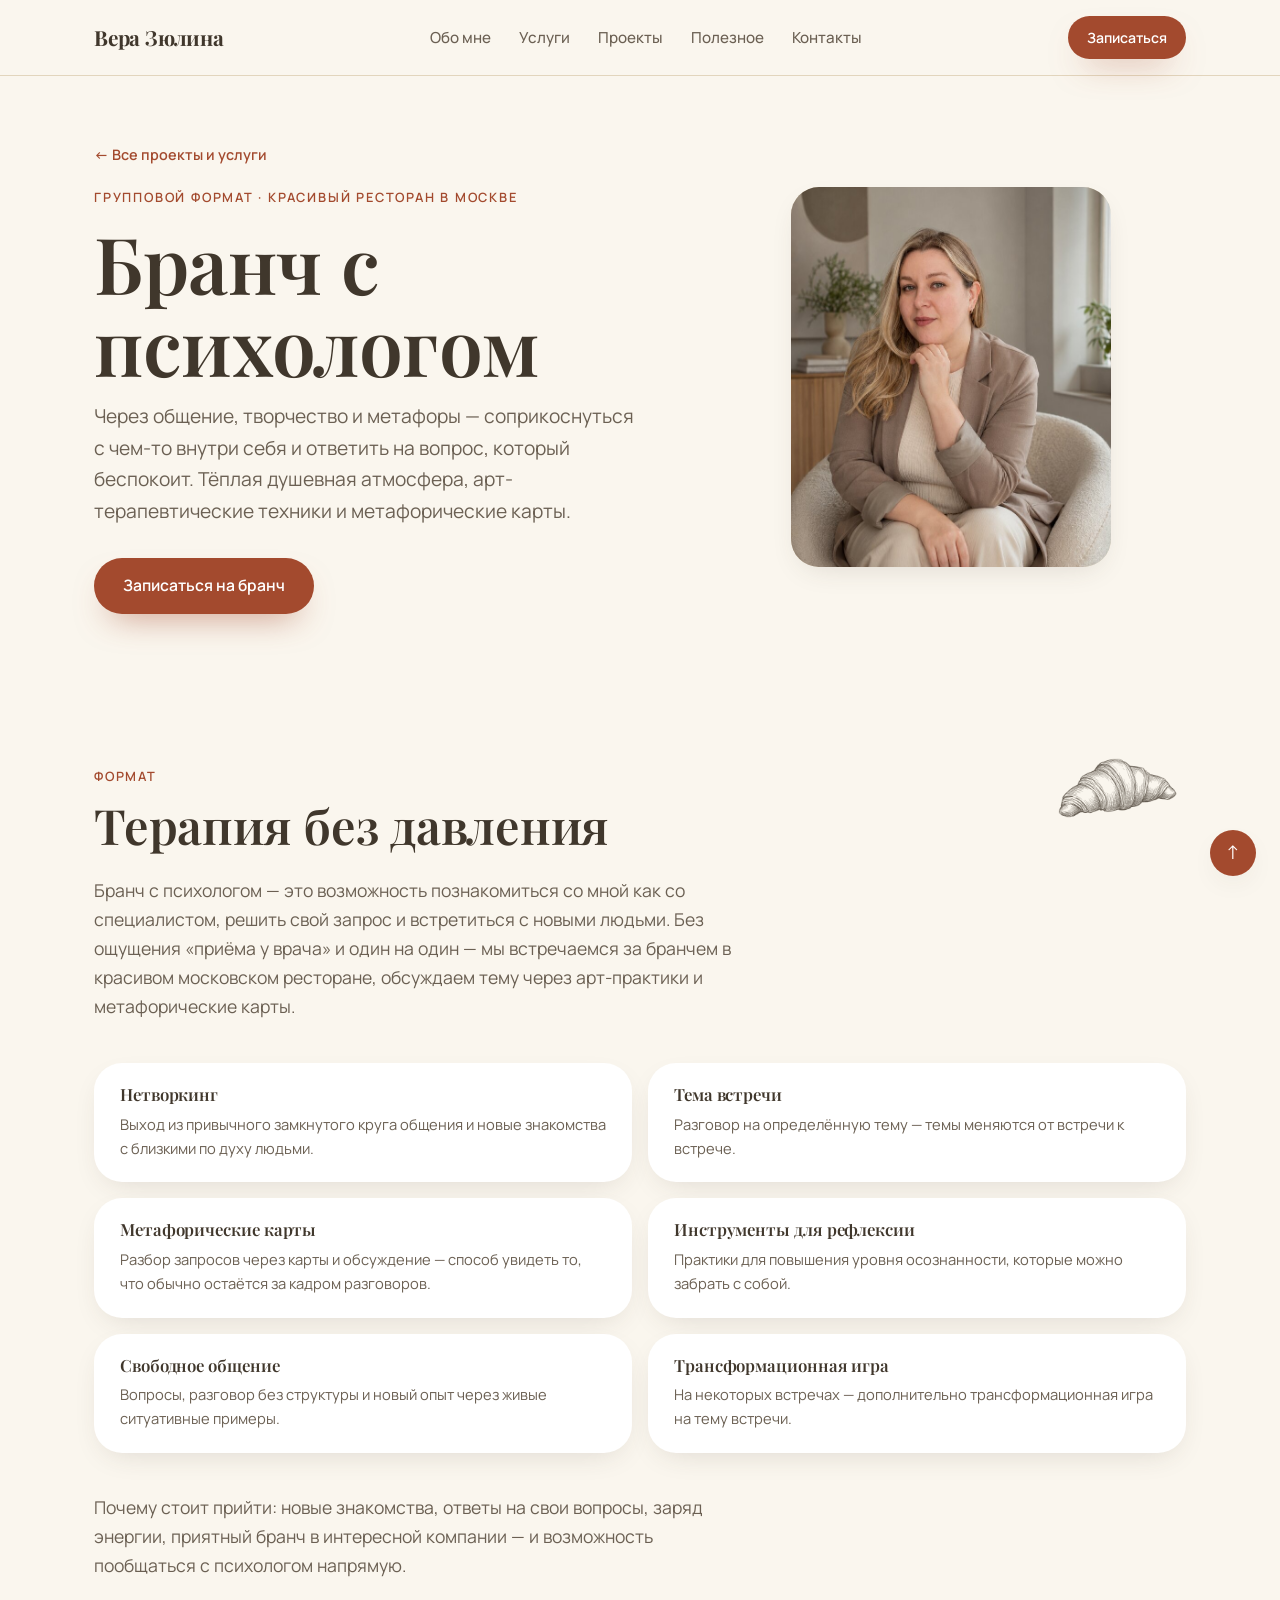
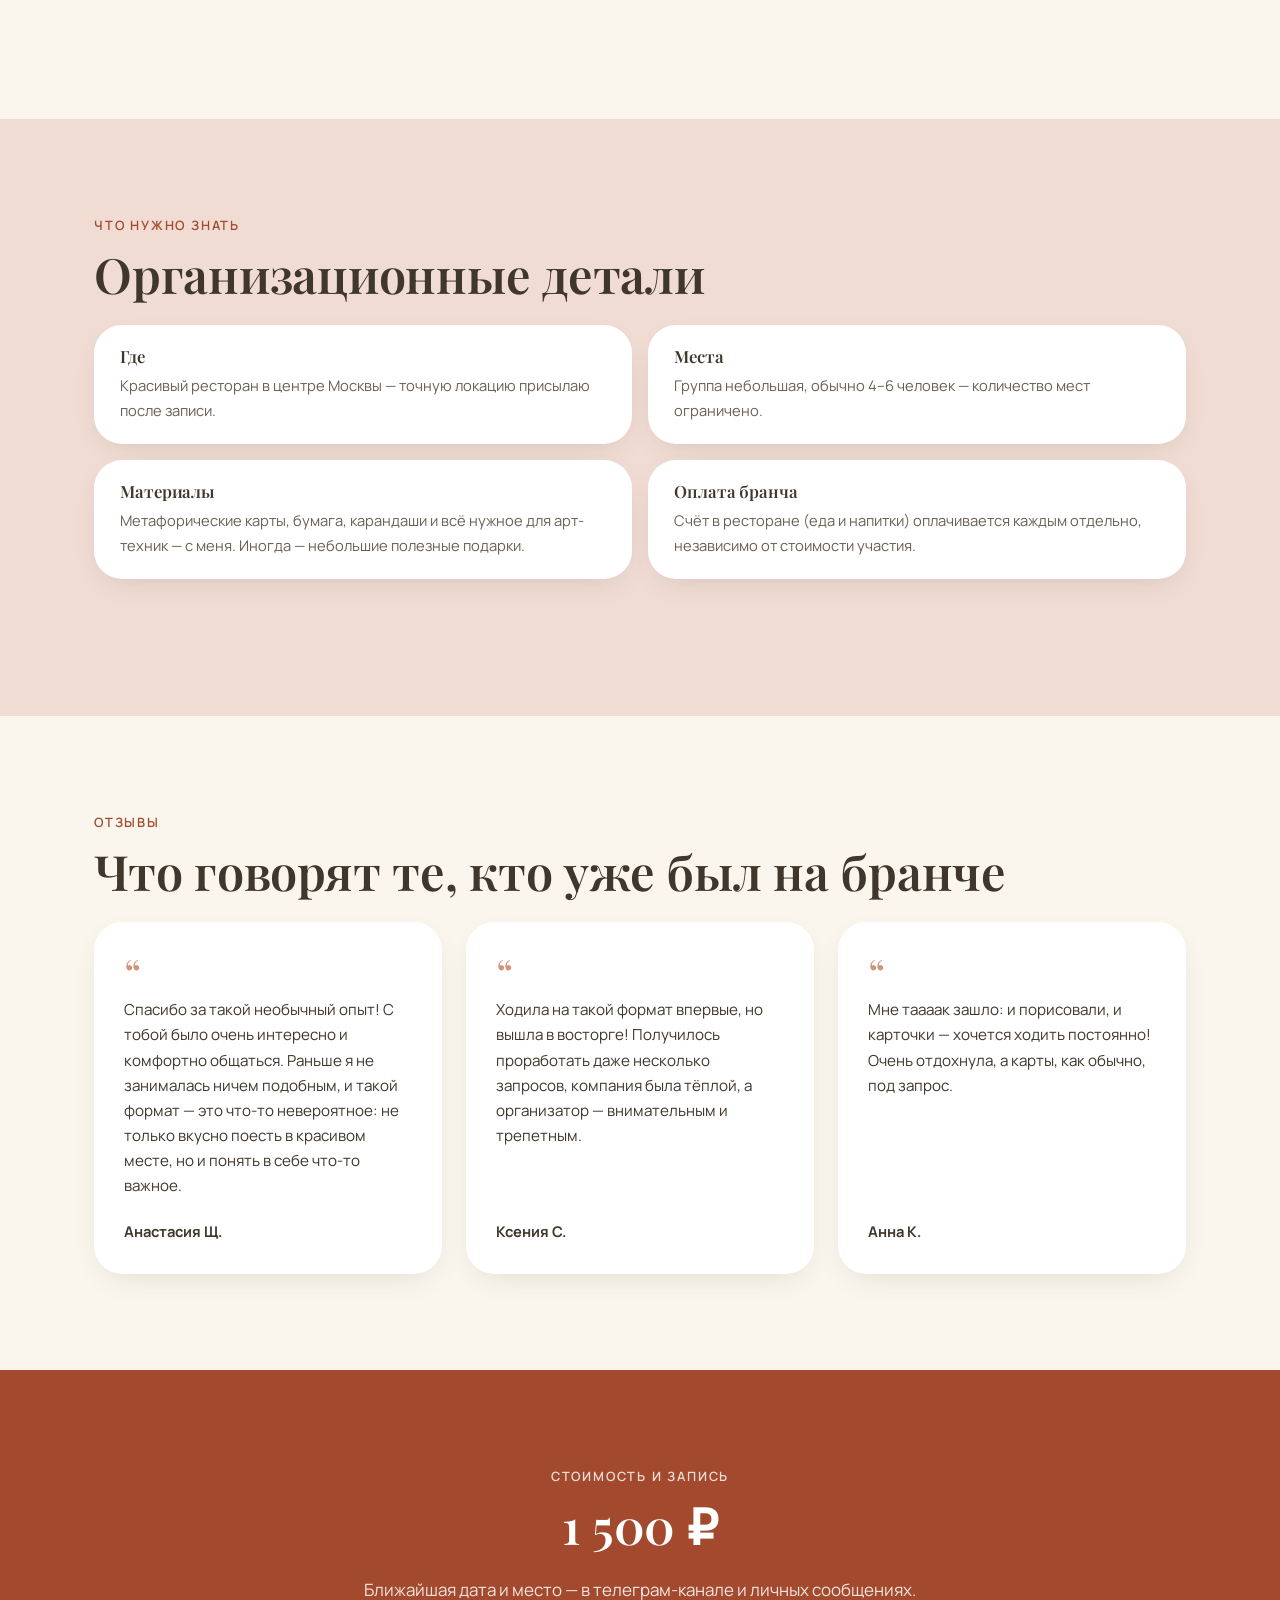
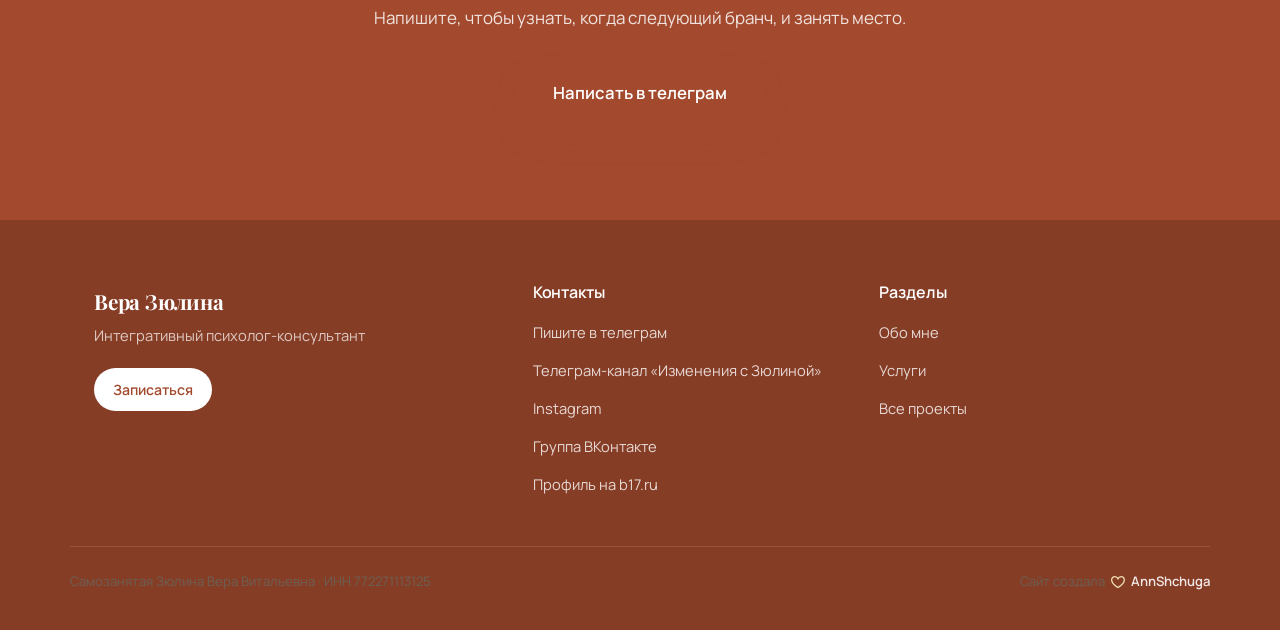
==== commit 2a58068f: "Replace plain-text footer credit with heart-icon signature link "Designed by AnnShchuga" text swappe" ====
--- a/brunch/index.html
+++ b/brunch/index.html
@@ -228,7 +228,7 @@
 
   <div class="wrap footer-bottom">
     <p>Самозанятая Зюлина Вера Витальевна · ИНН 772271113125</p>
-    <p>Designed by AnnShchuga</p>
+    <p class="footer-signature">Сайт создала <svg class="icon-heart" viewBox="0 0 16 16" fill="currentColor" aria-hidden="true"><path d="m8 14.25.345.666a.75.75 0 0 1-.69 0l-.008-.004-.018-.01a7.152 7.152 0 0 1-.31-.17 22.055 22.055 0 0 1-3.434-2.414C2.045 10.731 0 8.35 0 5.5 0 2.836 2.086 1 4.25 1 5.797 1 7.153 1.802 8 3.02 8.847 1.802 10.203 1 11.75 1 13.914 1 16 2.836 16 5.5c0 2.85-2.045 5.231-3.885 6.818a22.066 22.066 0 0 1-3.744 2.584l-.018.01-.006.003h-.002ZM4.25 2.5c-1.336 0-2.75 1.164-2.75 3 0 2.15 1.58 4.144 3.365 5.682A20.58 20.58 0 0 0 8 13.393a20.58 20.58 0 0 0 3.135-2.211C12.92 9.644 14.5 7.65 14.5 5.5c0-1.836-1.414-3-2.75-3-1.373 0-2.609.986-3.029 2.456a.749.749 0 0 1-1.442 0C6.859 3.486 5.623 2.5 4.25 2.5Z"></path></svg> <a href="https://t.me/AShchuga" target="_blank" rel="noopener">AnnShchuga</a></p>
   </div>
 </footer>
 
--- a/css/style.css
+++ b/css/style.css
@@ -856,6 +856,20 @@
   font-size: 0.82rem;
   color: rgba(255,255,255,0.75);
 }
+.footer-signature{
+  display:inline-flex; align-items:center; gap: 6px;
+}
+.footer-signature .icon-heart{
+  width: 14px; height: 14px;
+  color: var(--butter);
+  flex-shrink: 0;
+}
+.footer-signature a{
+  color: rgba(255,255,255,0.88);
+  font-weight: 600;
+  text-decoration: none;
+}
+.footer-signature a:hover{ text-decoration: underline; }
 
 .back-to-top{
   position: fixed;
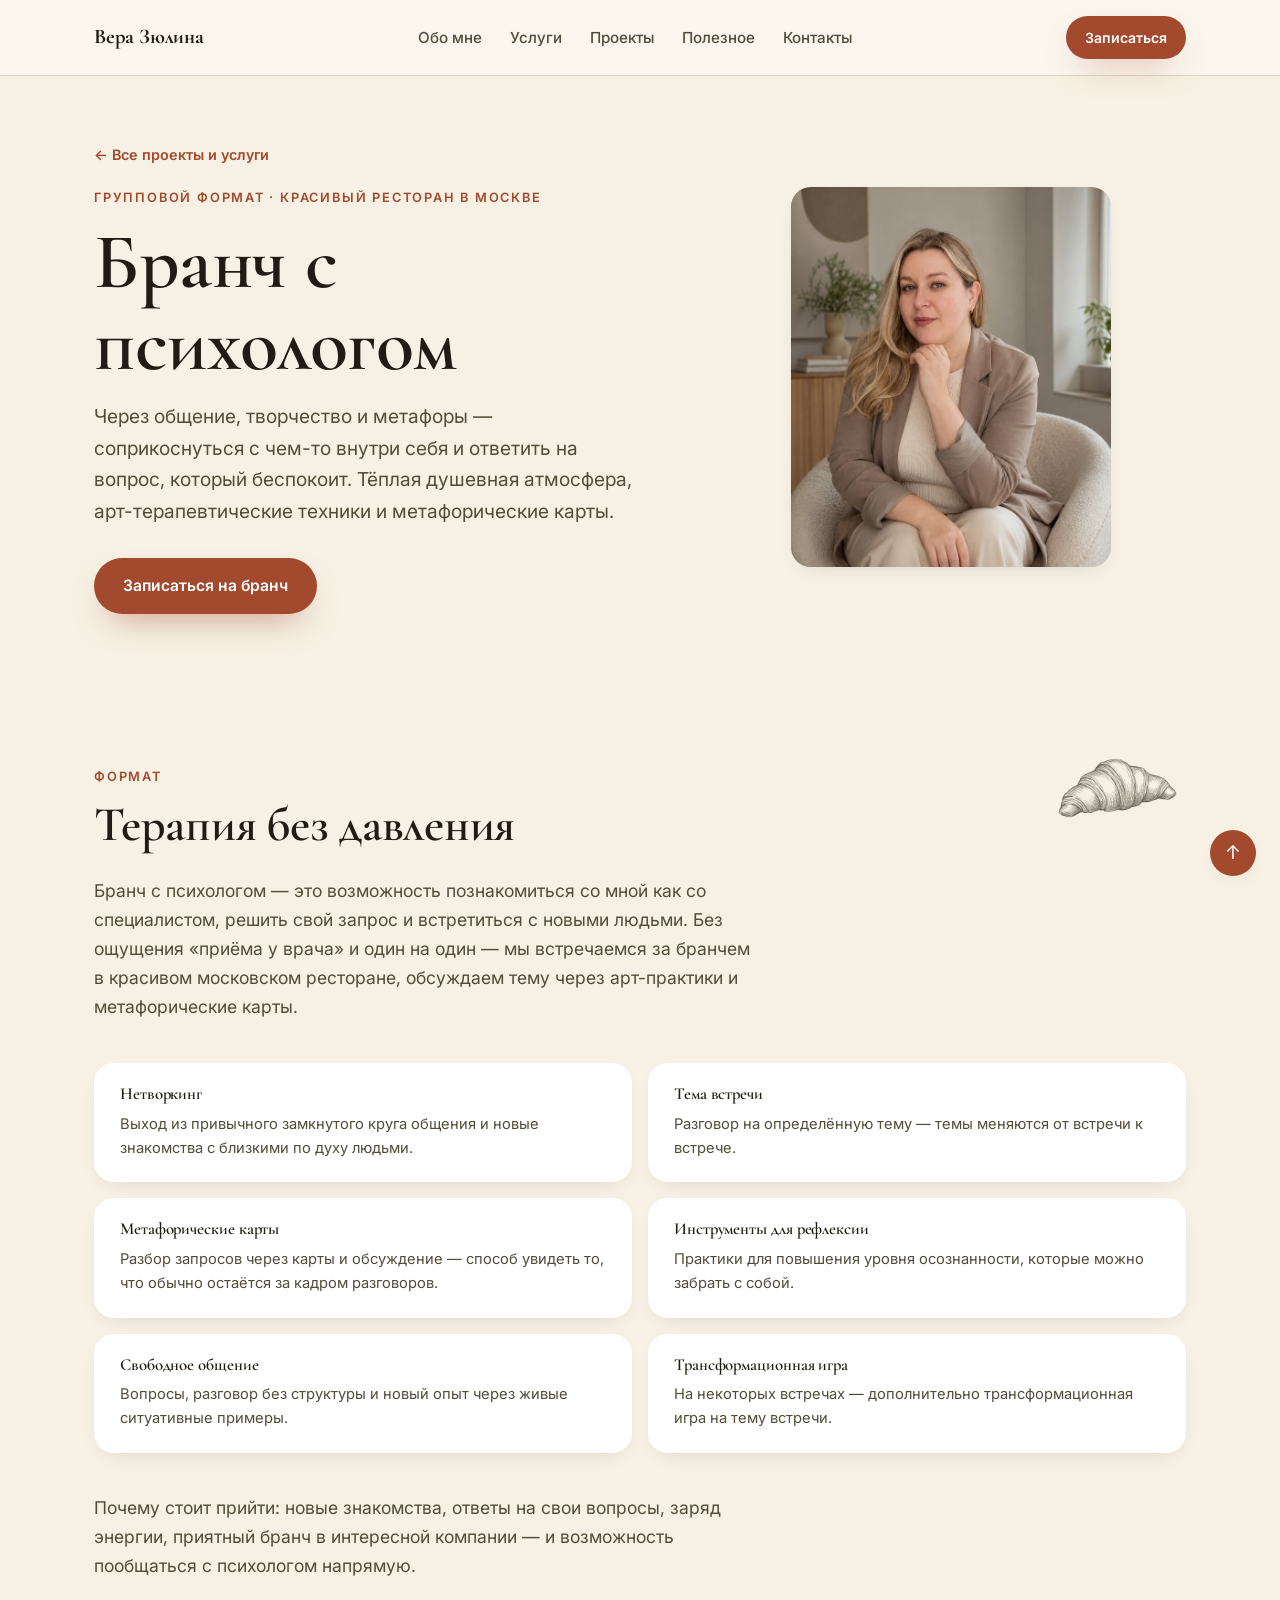
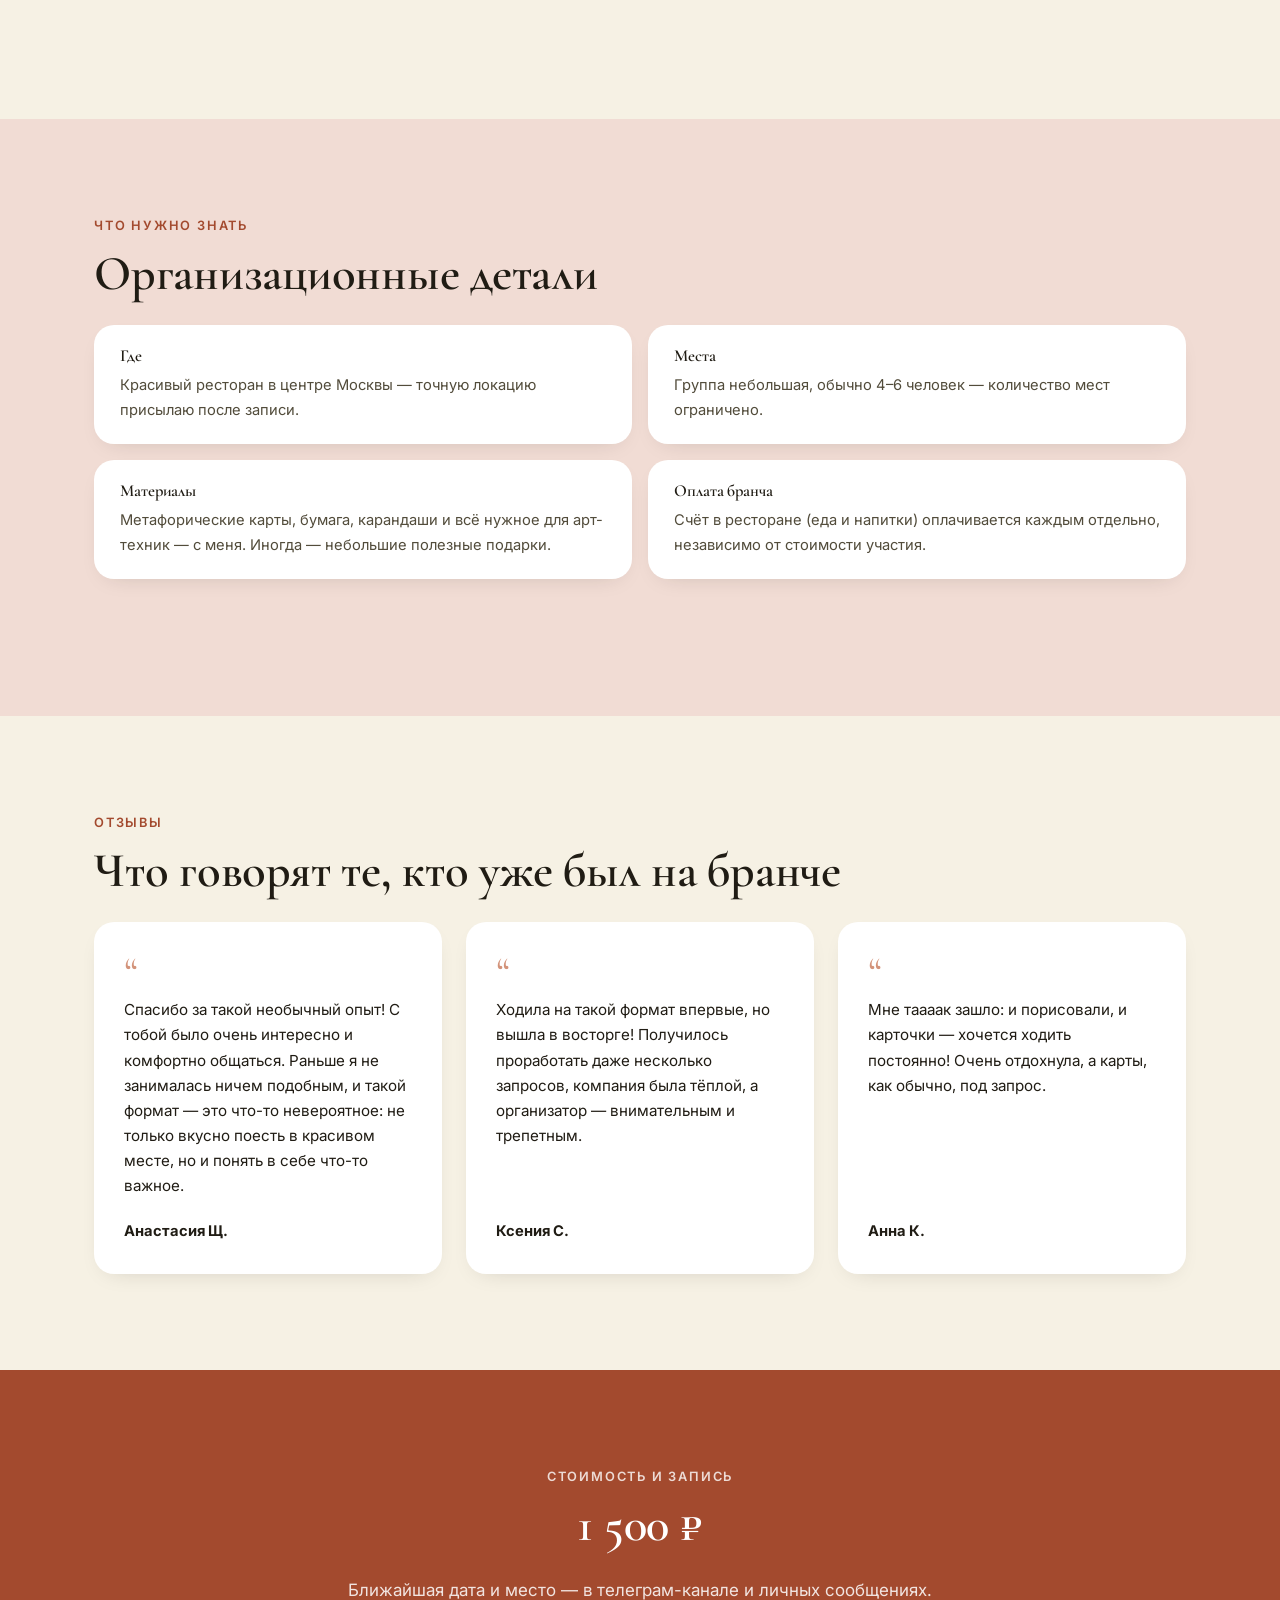
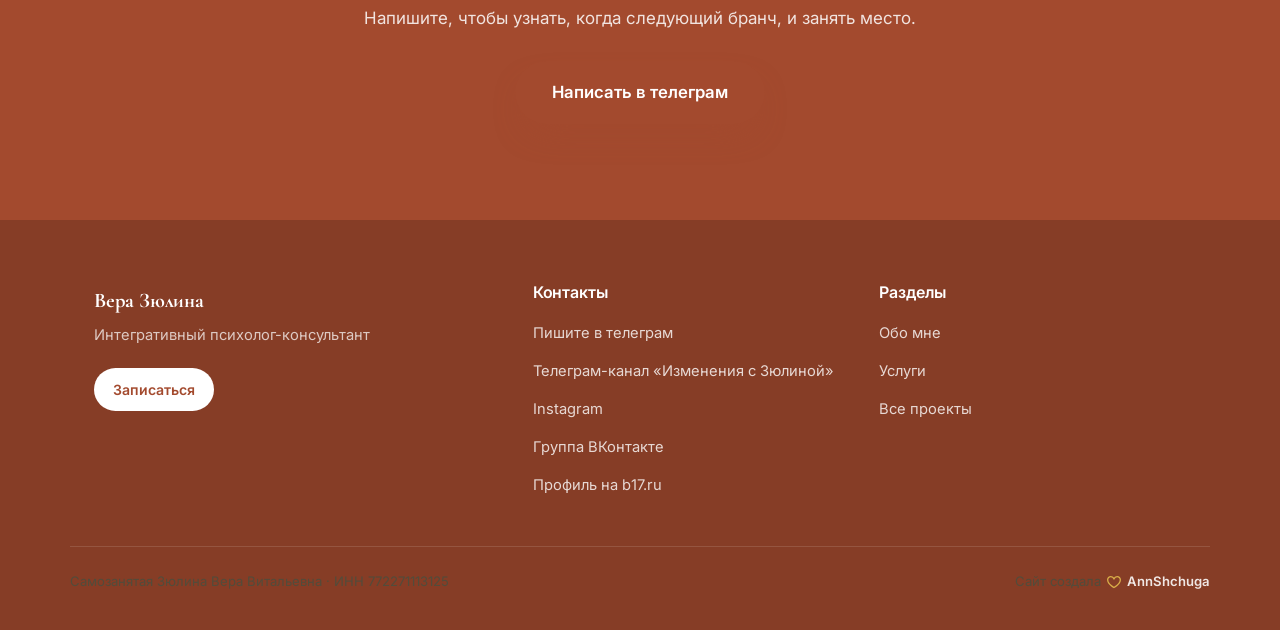
==== commit 7c27db27: "Switch palette and fonts to Vera's original brief Per the client's TZ (classic beige + soft pine gre" ====
--- a/brunch/index.html
+++ b/brunch/index.html
@@ -8,7 +8,7 @@
 <link rel="icon" href="data:image/svg+xml,%3Csvg xmlns='http://www.w3.org/2000/svg' viewBox='0 0 64 64'%3E%3Ccircle cx='32' cy='32' r='32' fill='%23b9c2a7'/%3E%3Ctext x='32' y='42' font-family='Georgia,serif' font-size='26' fill='%233f3629' text-anchor='middle'%3E%D0%92%D0%97%3C/text%3E%3C/svg%3E">
 <link rel="preconnect" href="https://fonts.googleapis.com">
 <link rel="preconnect" href="https://fonts.gstatic.com" crossorigin>
-<link href="https://fonts.googleapis.com/css2?family=Playfair+Display:ital,wght@0,500;0,600;0,700;0,800;1,400;1,500;1,600&family=Manrope:wght@400;500;600;700;800&family=Caveat:wght@500;600;700&display=swap" rel="stylesheet">
+<link href="https://fonts.googleapis.com/css2?family=Cormorant+Garamond:ital,wght@0,400;0,500;0,600;0,700;1,400;1,500;1,600&family=Inter:wght@400;500;600;700;800&family=Caveat:wght@500;600;700&display=swap" rel="stylesheet">
 <link rel="stylesheet" href="../css/style.css">
 <style>
   /* Собственная цветовая гамма проекта — тёплый терракотовый акцент */
--- a/css/style.css
+++ b/css/style.css
@@ -1,28 +1,30 @@
 /* ---------- Tokens ---------- */
 :root{
-  --cream: #faf6ee;
-  --beige: #f1e9da;
-  --beige-deep: #e6dac2;
-  /* --sage / --sage-deep: base site accent — now dusty blue, not green.
+  /* Classic beige + soft pine green + butter — per Vera's own brief,
+     WCAG-checked palette (ink on bg ~15:1, pine on bg ~9.2:1). */
+  --cream: #f6f1e4;
+  --beige: #ece1c7;
+  --beige-deep: #cfc6af;
+  /* --sage / --sage-deep: base site accent — soft pine green.
      Kept the variable names to avoid touching every usage; project pages
      (brunch/unpack/money) override these locally with their own accent. */
-  --sage: #8fa8bd;
-  --sage-deep: #4f6b82;
-  --butter: #eddfb0;
-  --ink: #40372c;
-  --ink-soft: #6b6053;
-  --line: #e2d5bd;
+  --sage: #33452b;
+  --sage-deep: #20301a;
+  --butter: #d9ae49;
+  --ink: #201c14;
+  --ink-soft: #524c3b;
+  --line: #ddd3bb;
   --white: #ffffff;
 
-  --font-display: 'Playfair Display', Georgia, 'Times New Roman', serif;
-  --font-body: 'Manrope', -apple-system, BlinkMacSystemFont, 'Segoe UI', sans-serif;
+  --font-display: 'Cormorant Garamond', Georgia, 'Times New Roman', serif;
+  --font-body: 'Inter', -apple-system, BlinkMacSystemFont, 'Segoe UI', sans-serif;
   --font-accent: 'Caveat', cursive;
 
-  /* Generous, uniform radii — no sharp corners, no organic blob shapes.
-     Cards/images share one scale so the whole site reads as one system. */
-  --radius: 28px;
-  --radius-sm: 16px;
-  --shadow: 0 10px 30px -12px rgba(64, 55, 44, 0.18);
+  /* Crisper, smaller radius scale — cards read as tight rectangles with
+     pill-shaped buttons, not uniform soft blobs. */
+  --radius: 20px;
+  --radius-sm: 12px;
+  --shadow: 0 8px 24px -14px rgba(32, 28, 20, 0.22);
   --container: 1140px;
 
   /* Pastel "wash" tied to each page's own accent (--sage), not a fixed
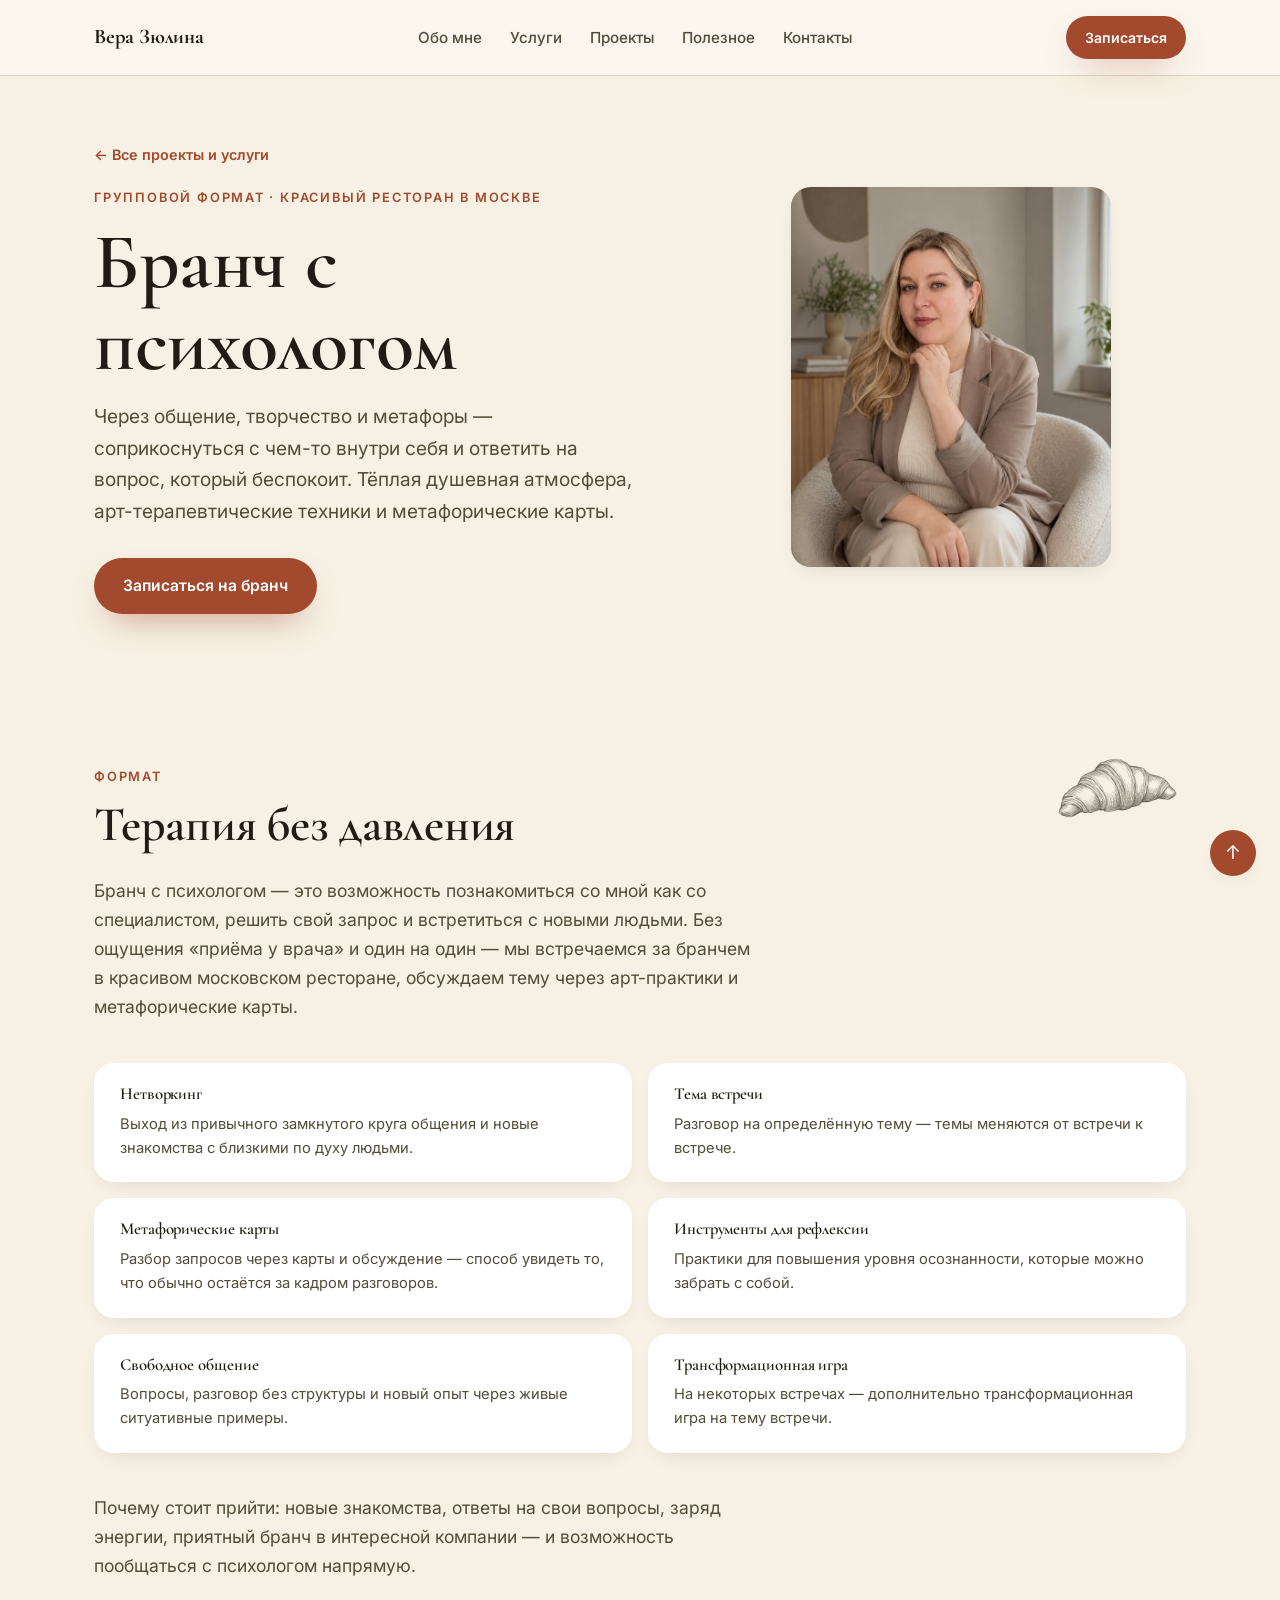
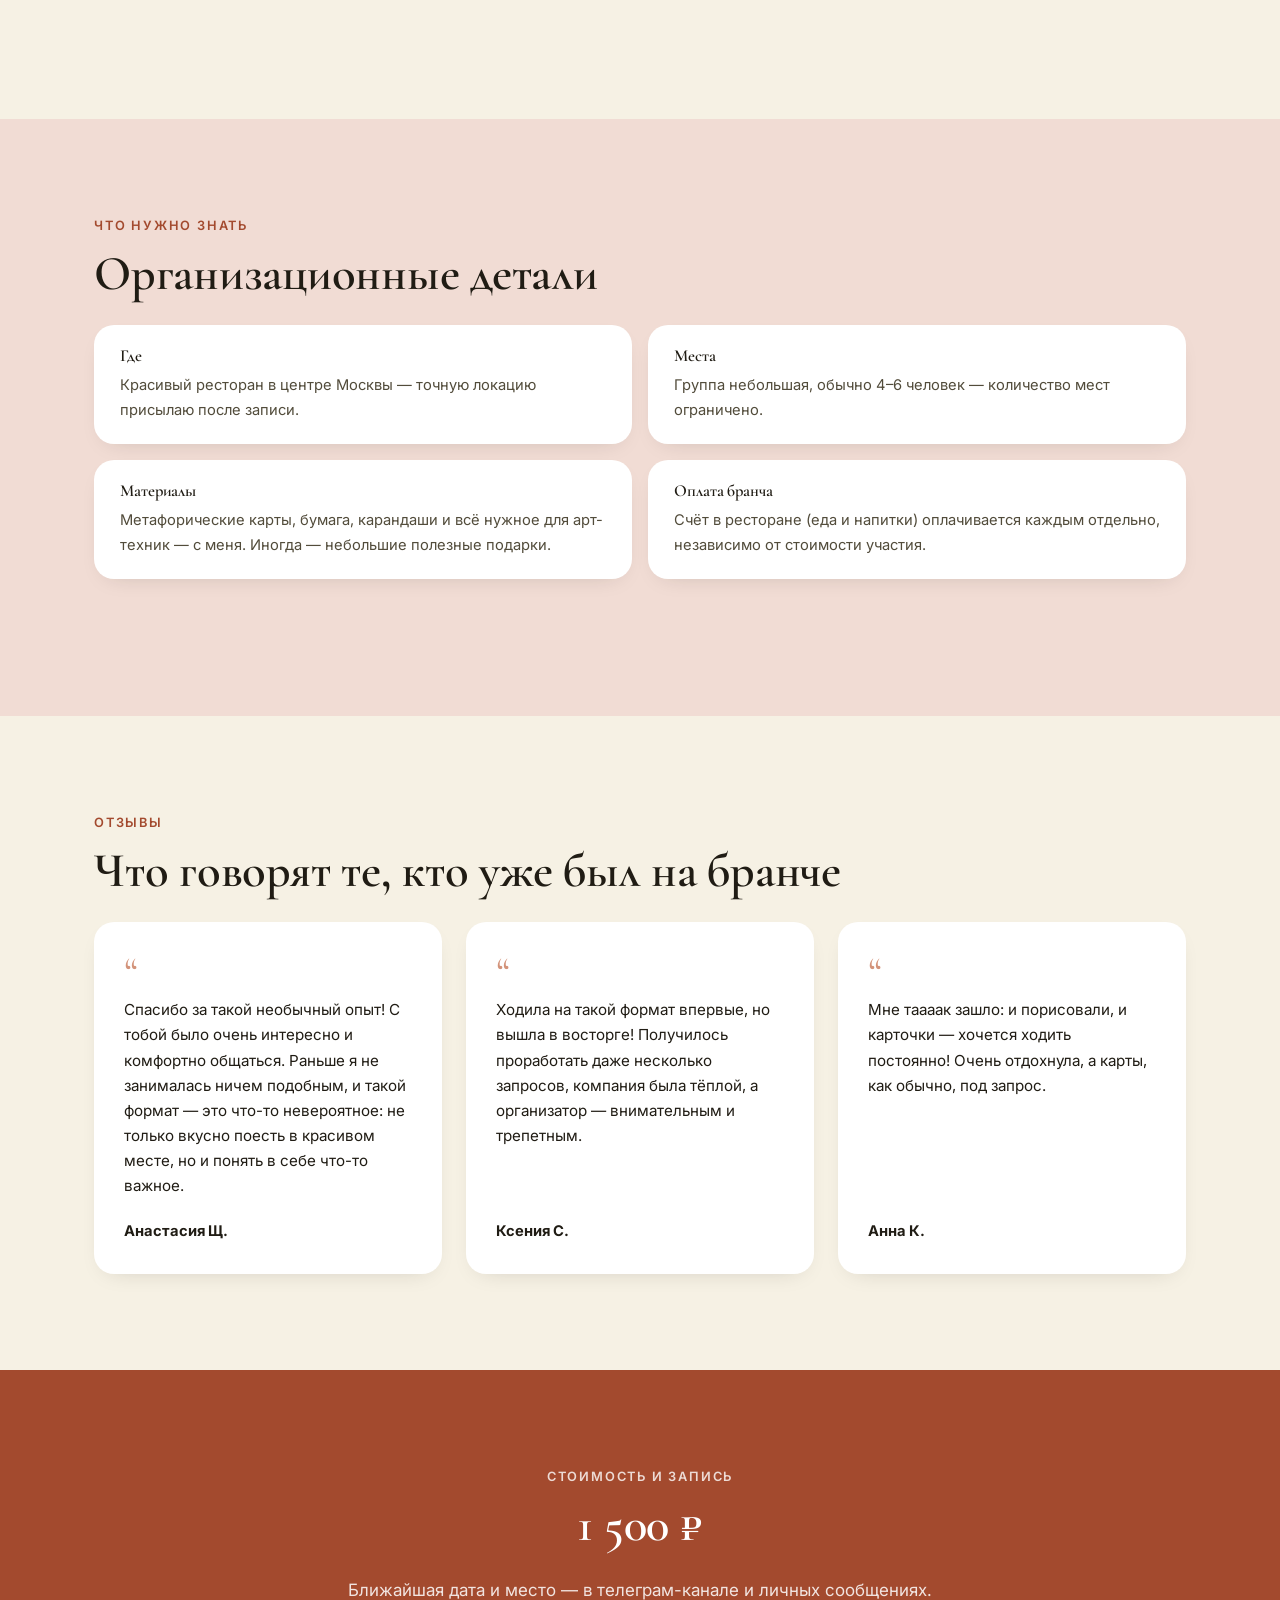
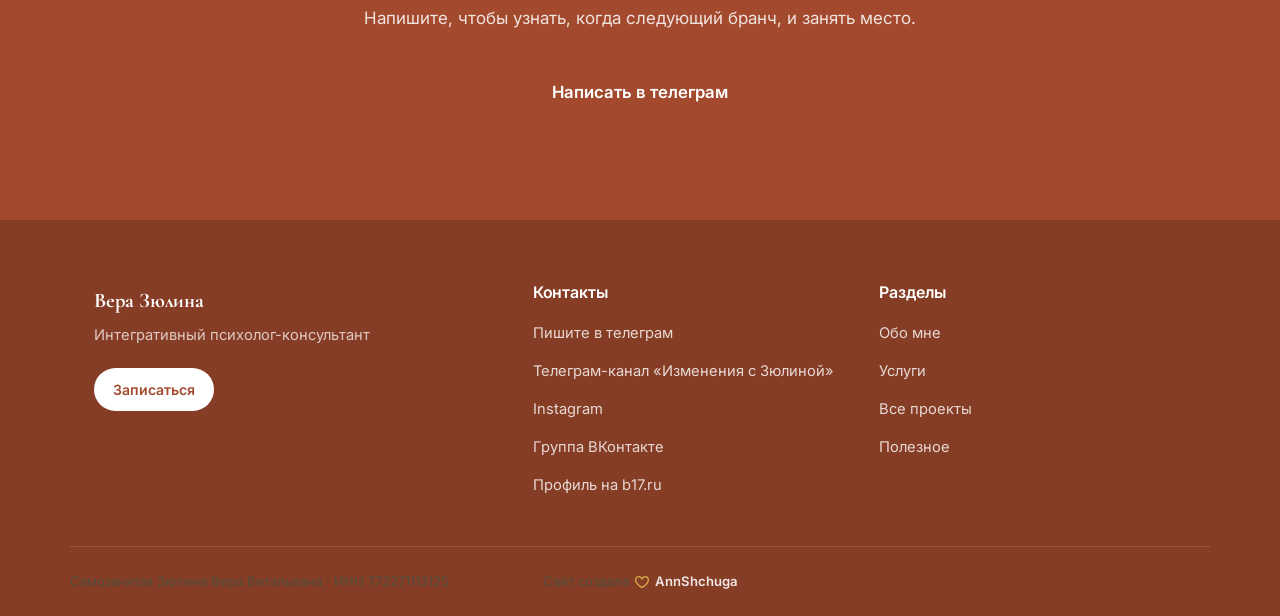
==== commit 6a903b25: "Fix back-to-top link; add missing Полезное footer links - The back-to-top arrow and logo both target" ====
--- a/brunch/index.html
+++ b/brunch/index.html
@@ -19,10 +19,11 @@
 </style>
 </head>
 <body>
+<span id="top" aria-hidden="true"></span>
 
 <a class="skip-link" href="#main">Перейти к содержанию</a>
 
-<header class="site-header" id="top">
+<header class="site-header">
   <div class="wrap header-inner">
     <a class="logo" href="../index.html">Вера Зюлина</a>
 
@@ -222,6 +223,7 @@
         <li><a href="../index.html#about">Обо мне</a></li>
         <li><a href="../index.html#services">Услуги</a></li>
         <li><a href="../projects/">Все проекты</a></li>
+        <li><a href="../useful/">Полезное</a></li>
       </ul>
     </div>
   </div>
--- a/css/style.css
+++ b/css/style.css
@@ -270,7 +270,7 @@
   display:flex; flex-wrap:wrap; row-gap: 20px; column-gap: 48px;
   align-items:center; justify-content:center;
 }
-.trust-inner span:not(.dot){
+.trust-inner span:not(.dot):not(.stat-num):not(.stat-label){
   background: rgba(255,255,255,0.14);
   padding: 8px 18px;
   border-radius: 999px;
@@ -282,6 +282,9 @@
 
 .stat-item{
   display:flex; flex-direction:column; align-items:center; text-align:center;
+  background: rgba(255,255,255,0.14);
+  border-radius: var(--radius-sm);
+  padding: 14px 28px;
 }
 .stat-num{
   font-family: var(--font-display);
@@ -291,7 +294,7 @@
   color: #fff;
 }
 .trust-inner span.stat-label{
-  margin-top: 6px;
+  margin-top: 4px;
   font-size: 0.78rem;
   font-weight: 600;
   letter-spacing: 0.01em;
@@ -661,9 +664,12 @@
 }
 
 /* ---------- FAQ ---------- */
+#faq .wrap{ text-align: center; }
 .faq-list{
   display:flex; flex-direction:column; gap: 14px;
-  max-width: 760px;
+  max-width: 920px;
+  margin: 0 auto;
+  text-align: left;
 }
 .faq-item{
   background: var(--white);
@@ -853,13 +859,16 @@
 .footer-col .btn-primary:hover{ background: var(--cream); filter:none; }
 
 .footer-bottom{
-  display:flex; justify-content:space-between; flex-wrap:wrap; gap: 10px;
+  display:grid; grid-template-columns: 1fr auto 1fr;
+  align-items:center; gap: 10px;
   padding: 24px 0;
   font-size: 0.82rem;
   color: rgba(255,255,255,0.75);
 }
+.footer-bottom p{ margin: 0; }
 .footer-signature{
   display:inline-flex; align-items:center; gap: 6px;
+  justify-self: center;
 }
 .footer-signature .icon-heart{
   width: 14px; height: 14px;
@@ -962,4 +971,5 @@
   .trust-inner{ font-size: 0.82rem; row-gap: 16px; column-gap: 24px; }
   .stat-num{ font-size: 1.9rem; }
   .trust-inner .trust-credentials span{ white-space: normal; text-align:center; max-width: 84vw; }
-}
+  .footer-bottom{ grid-template-columns: 1fr; justify-items:center; text-align:center; }
+}
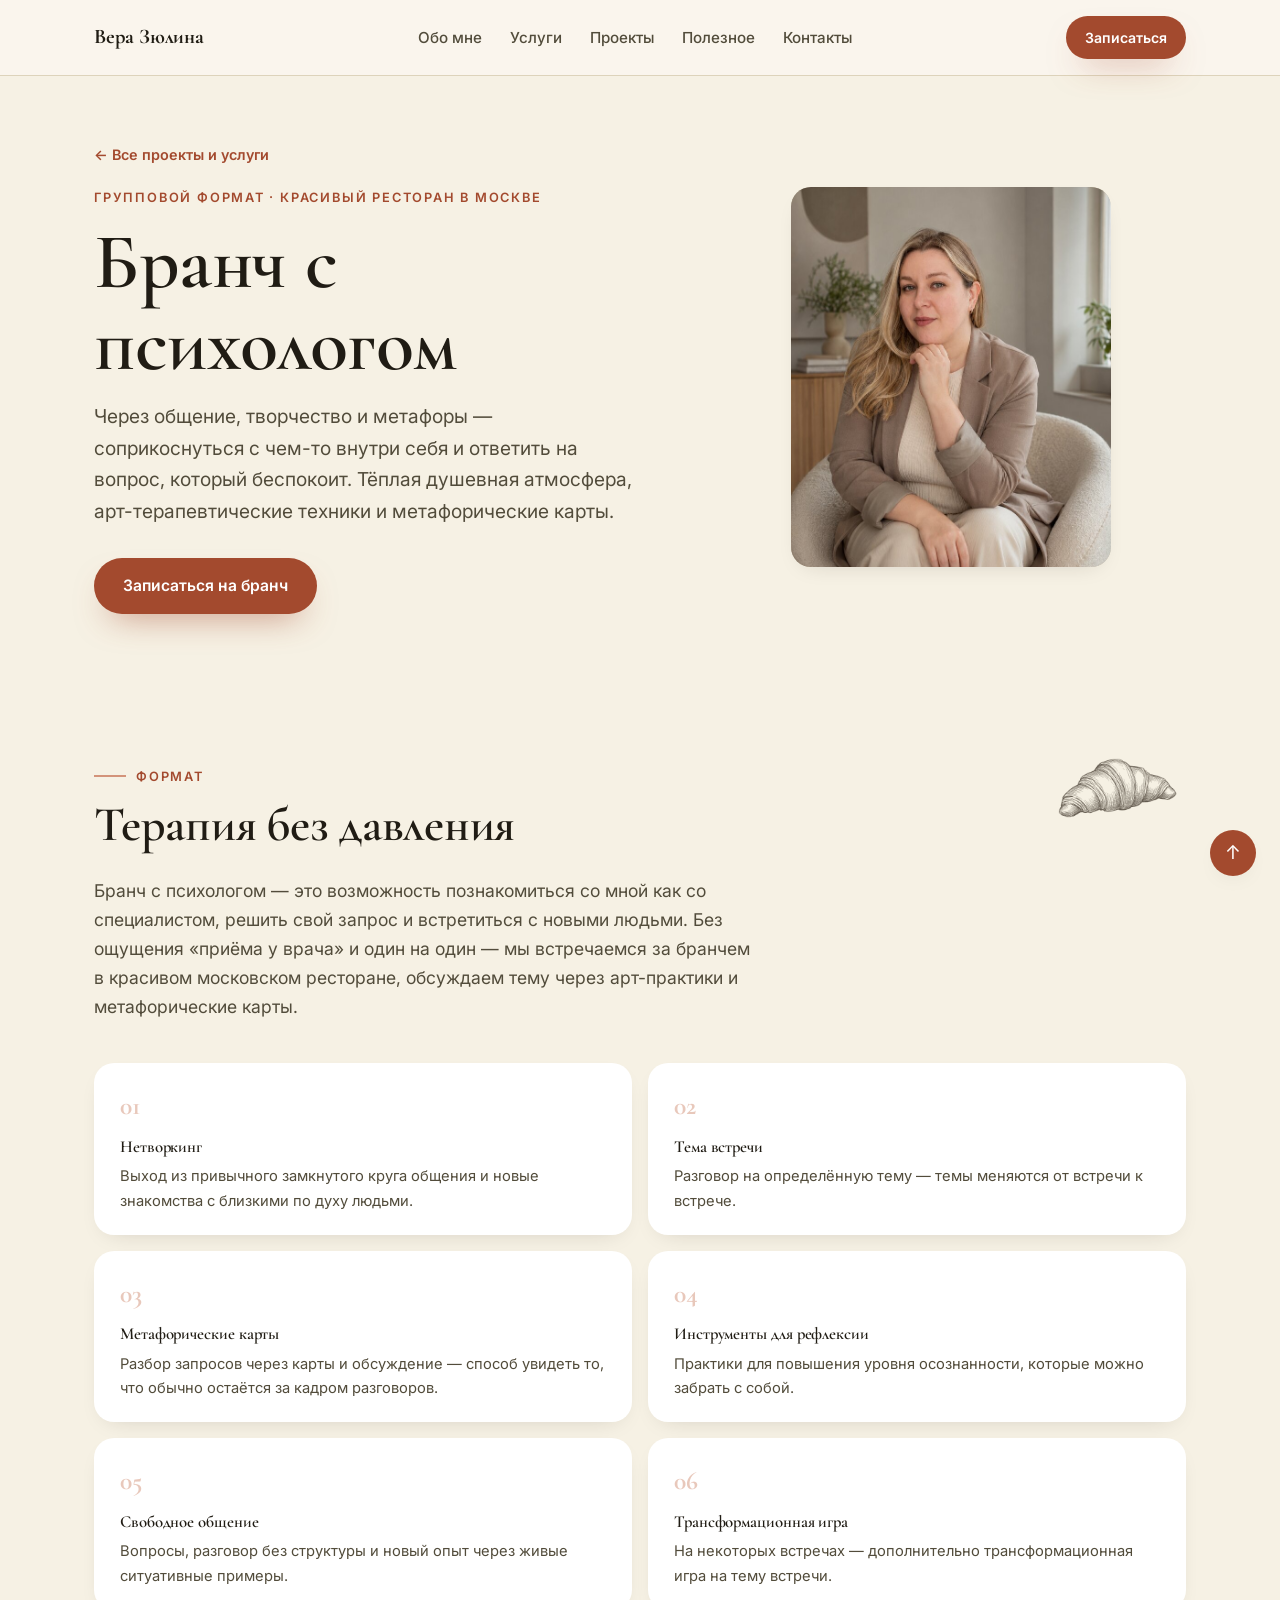
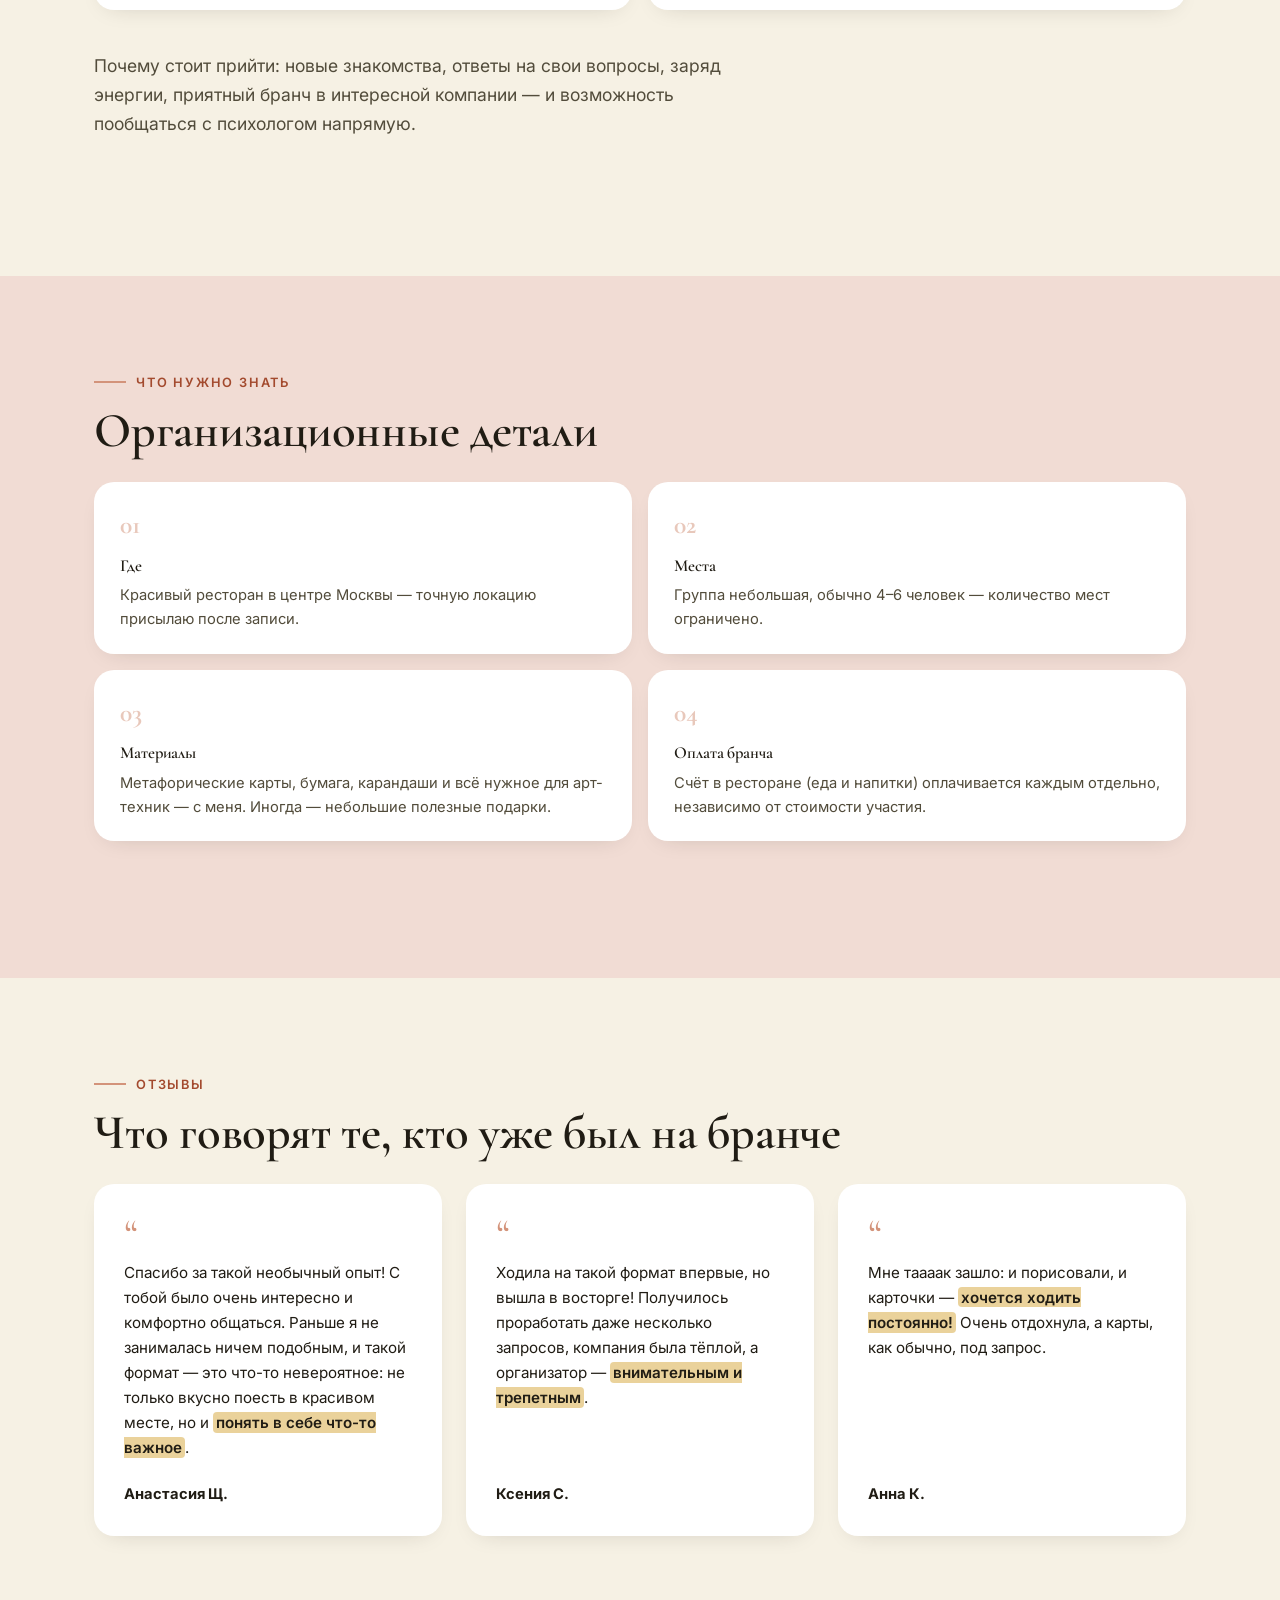
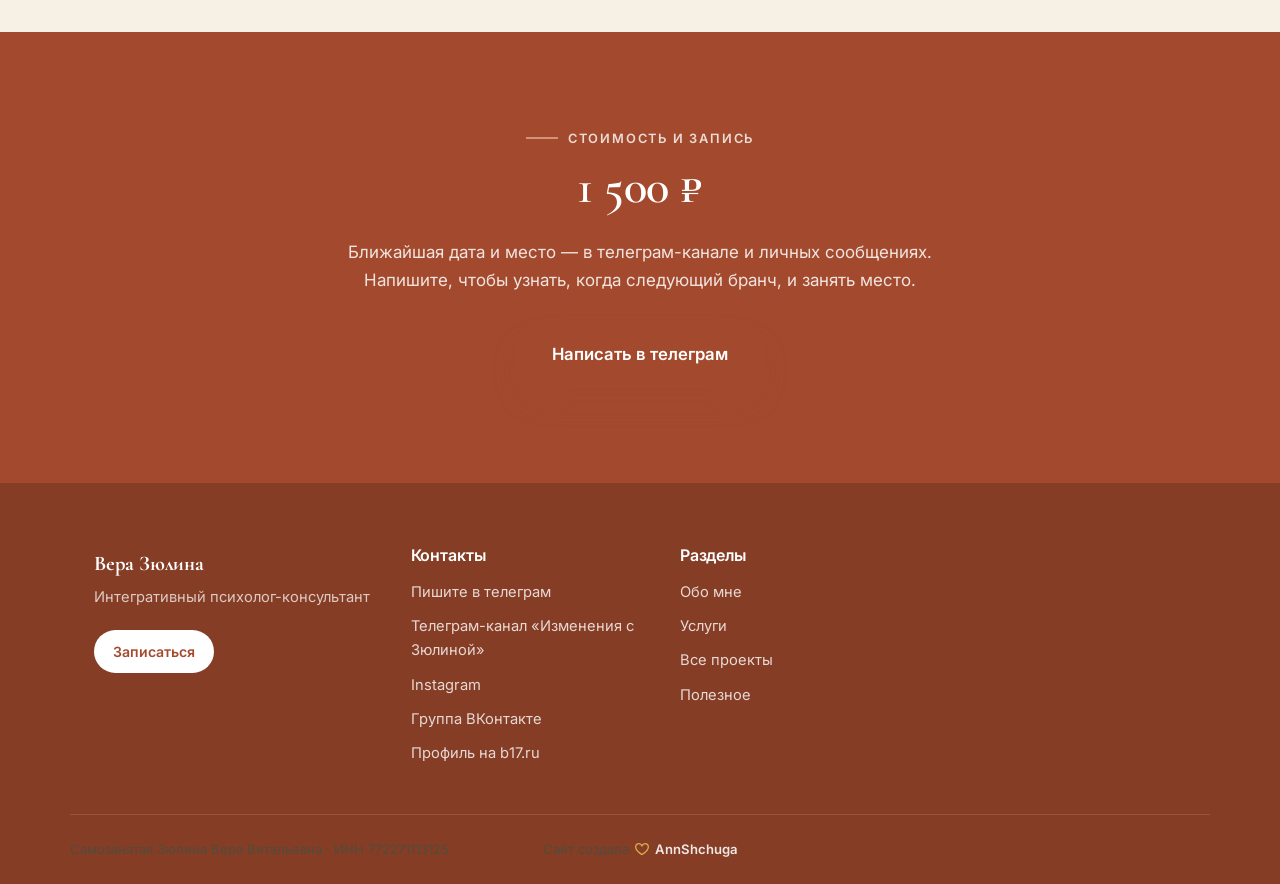
==== commit 2ebc5155: "Adopt structural moves from Alexander Bortnyak's site, in our palette Client's favorite reference (a" ====
--- a/brunch/index.html
+++ b/brunch/index.html
@@ -157,7 +157,8 @@
             Спасибо за такой необычный опыт! С тобой было очень интересно
             и комфортно общаться. Раньше я не занималась ничем подобным,
             и такой формат — это что-то невероятное: не только вкусно поесть
-            в красивом месте, но и понять в себе что-то важное.
+            в красивом месте, но и <mark class="quote-highlight">понять в себе
+            что-то важное</mark>.
           </p>
           <span class="testimonial-author">Анастасия Щ.</span>
         </article>
@@ -166,15 +167,15 @@
           <p>
             Ходила на такой формат впервые, но вышла в восторге! Получилось
             проработать даже несколько запросов, компания была тёплой,
-            а организатор — внимательным и трепетным.
+            а организатор — <mark class="quote-highlight">внимательным и трепетным</mark>.
           </p>
           <span class="testimonial-author">Ксения С.</span>
         </article>
 
         <article class="testimonial-card">
           <p>
-            Мне таааак зашло: и порисовали, и карточки — хочется ходить
-            постоянно! Очень отдохнула, а карты, как обычно, под запрос.
+            Мне таааак зашло: и порисовали, и карточки — <mark class="quote-highlight">хочется
+            ходить постоянно!</mark> Очень отдохнула, а карты, как обычно, под запрос.
           </p>
           <span class="testimonial-author">Анна К.</span>
         </article>
--- a/css/style.css
+++ b/css/style.css
@@ -337,6 +337,7 @@
   grid-template-columns: repeat(2, 1fr);
   gap: 16px;
   margin: 0 0 2.4em;
+  counter-reset: method;
 }
 .includes-grid .method-card{ padding: 22px 26px; }
 
@@ -350,6 +351,16 @@
   font-weight: 600;
   color: var(--sage-deep);
   margin-bottom: 12px;
+}
+.section-eyebrow::before{
+  content: "";
+  display: inline-block;
+  width: 32px;
+  height: 2px;
+  margin-right: 10px;
+  margin-bottom: 3px;
+  background: var(--sage);
+  vertical-align: middle;
 }
 .section-illustration{
   width: 76px;
@@ -452,12 +463,25 @@
   display:grid;
   grid-template-columns: repeat(4, 1fr);
   gap: 20px;
+  counter-reset: method;
 }
 .method-card{
+  position: relative;
   background: var(--white);
   border-radius: var(--radius);
   padding: 26px;
   box-shadow: var(--shadow);
+  counter-increment: method;
+}
+.method-card::before{
+  content: counter(method, decimal-leading-zero);
+  display: block;
+  font-family: var(--font-display);
+  font-size: 1.6rem;
+  font-weight: 700;
+  color: var(--sage);
+  opacity: 0.5;
+  margin-bottom: 0.4em;
 }
 .method-card h3{ font-size: 1.05rem; margin-bottom: 0.5em; }
 .method-card p{ font-size: 0.92rem; margin: 0; }
@@ -548,6 +572,13 @@
   color: var(--ink);
   margin: 0 0 1.4em;
   flex: 1;
+}
+.quote-highlight{
+  background: color-mix(in srgb, var(--butter) 55%, transparent);
+  color: var(--ink);
+  padding: 0.05em 0.2em;
+  border-radius: 4px;
+  font-weight: 600;
 }
 .testimonial-author{
   font-weight: 700;
@@ -833,8 +864,8 @@
 }
 .footer-inner{
   display:grid;
-  grid-template-columns: 1.3fr 1fr 1fr;
-  gap: 40px;
+  grid-template-columns: 1.2fr 1fr 1fr 1fr;
+  gap: 32px;
   padding-bottom: 48px;
   border-bottom: 1px solid rgba(255,255,255,0.12);
 }
@@ -845,9 +876,16 @@
   font-family: var(--font-body); font-weight: 600;
   margin-bottom: 1em;
 }
+.footer-col-subhead{ margin-top: 1.6em; }
 .footer-links{ list-style:none; margin:0; padding:0; display:flex; flex-direction:column; gap: 10px; }
 .footer-links a{ text-decoration:none; color: rgba(255,255,255,0.8); font-size: 0.92rem; }
 .footer-links a:hover{ color: #fff; }
+.footer-links li{ color: rgba(255,255,255,0.6); font-size: 0.85rem; }
+.footer-links a.footer-link-crisis{
+  color: var(--butter);
+  font-weight: 700;
+  font-size: 0.95rem;
+}
 
 /* White pill instead of the default filled button — against a dark footer
    the accent-colored button barely registered as its own shape. */
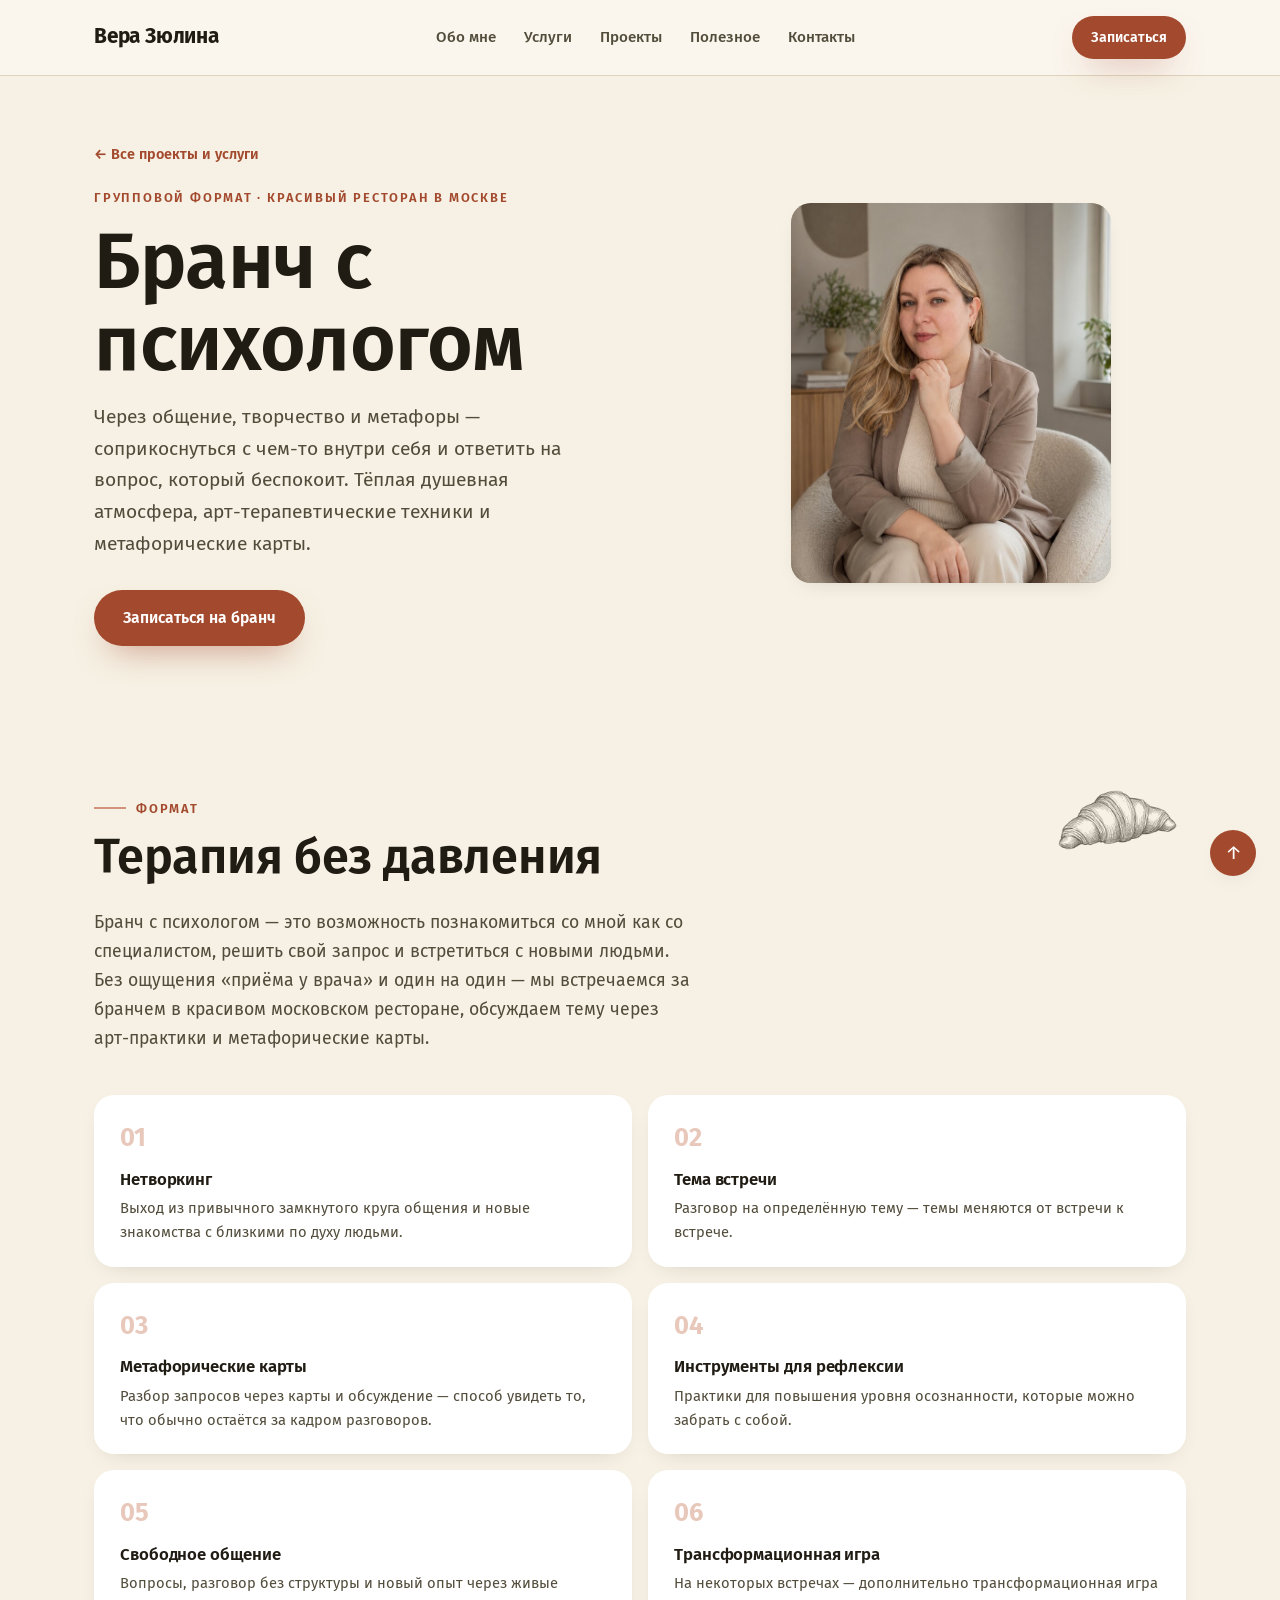
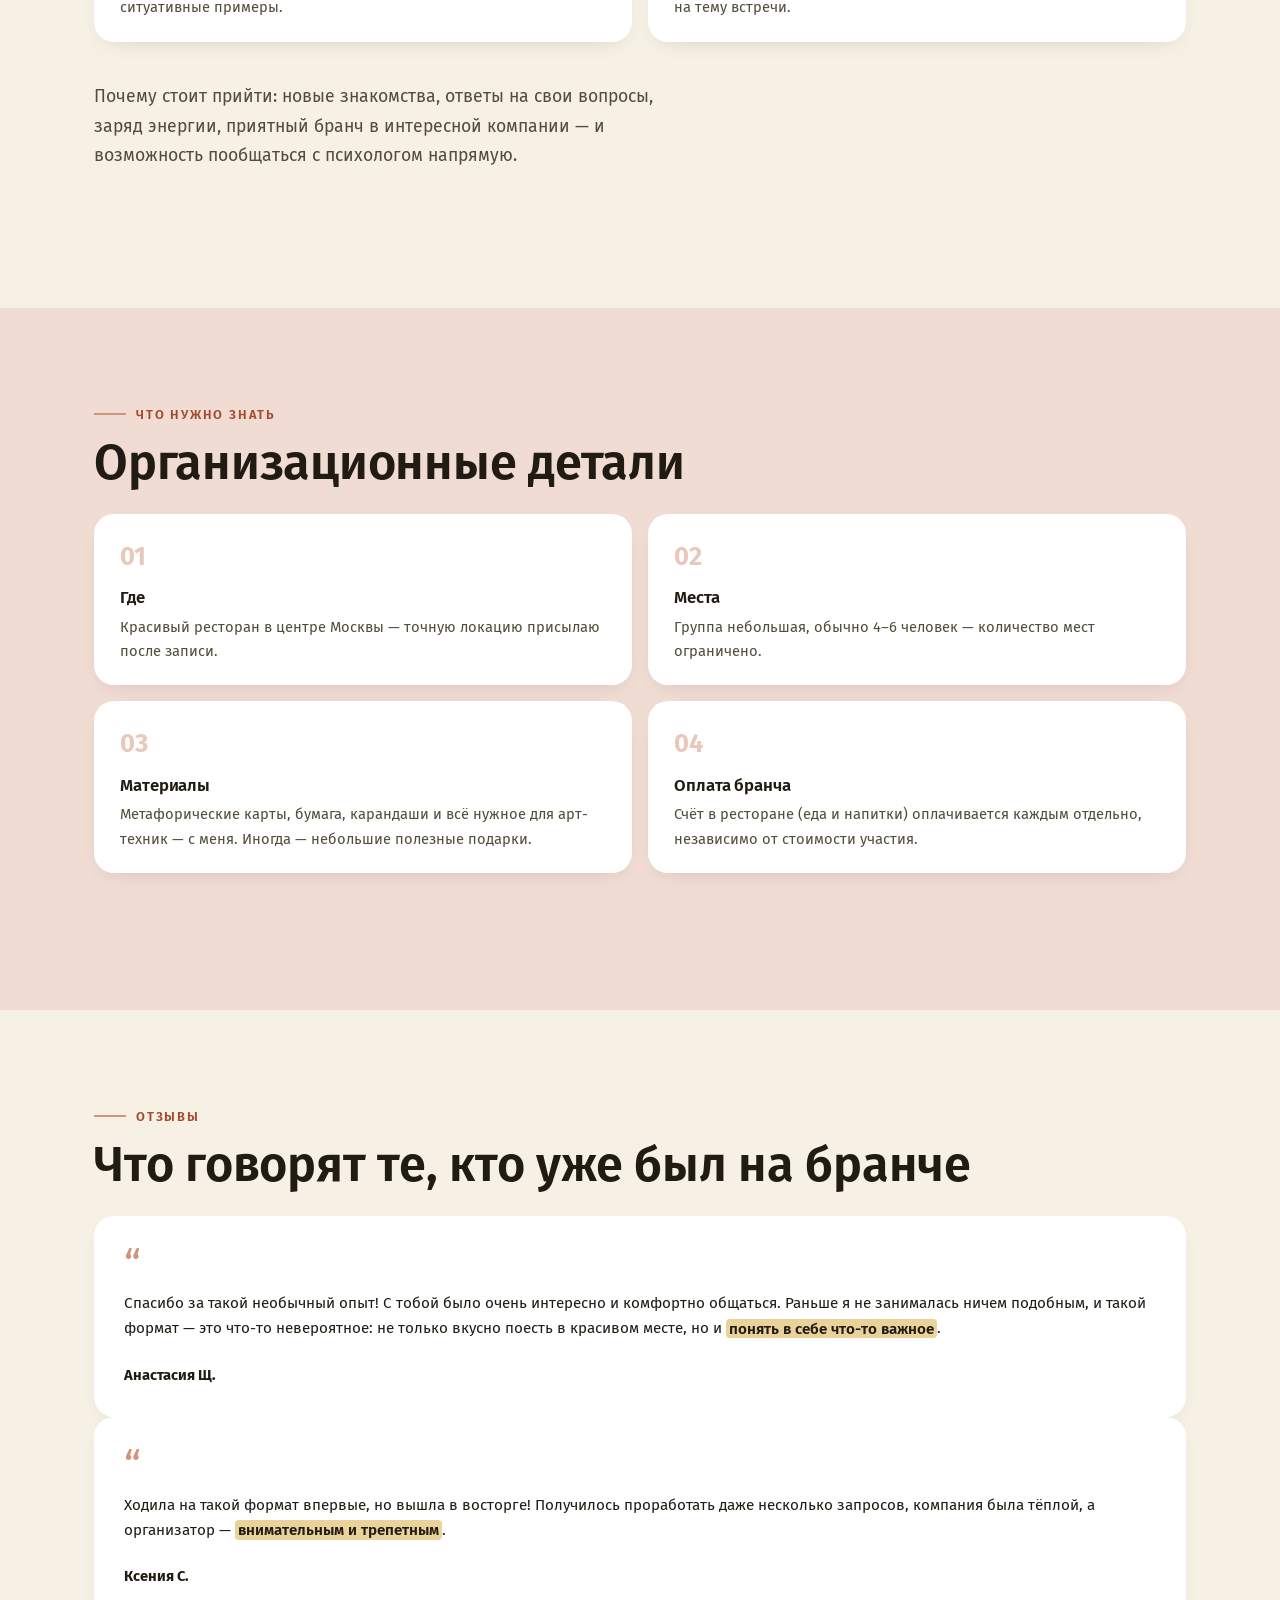
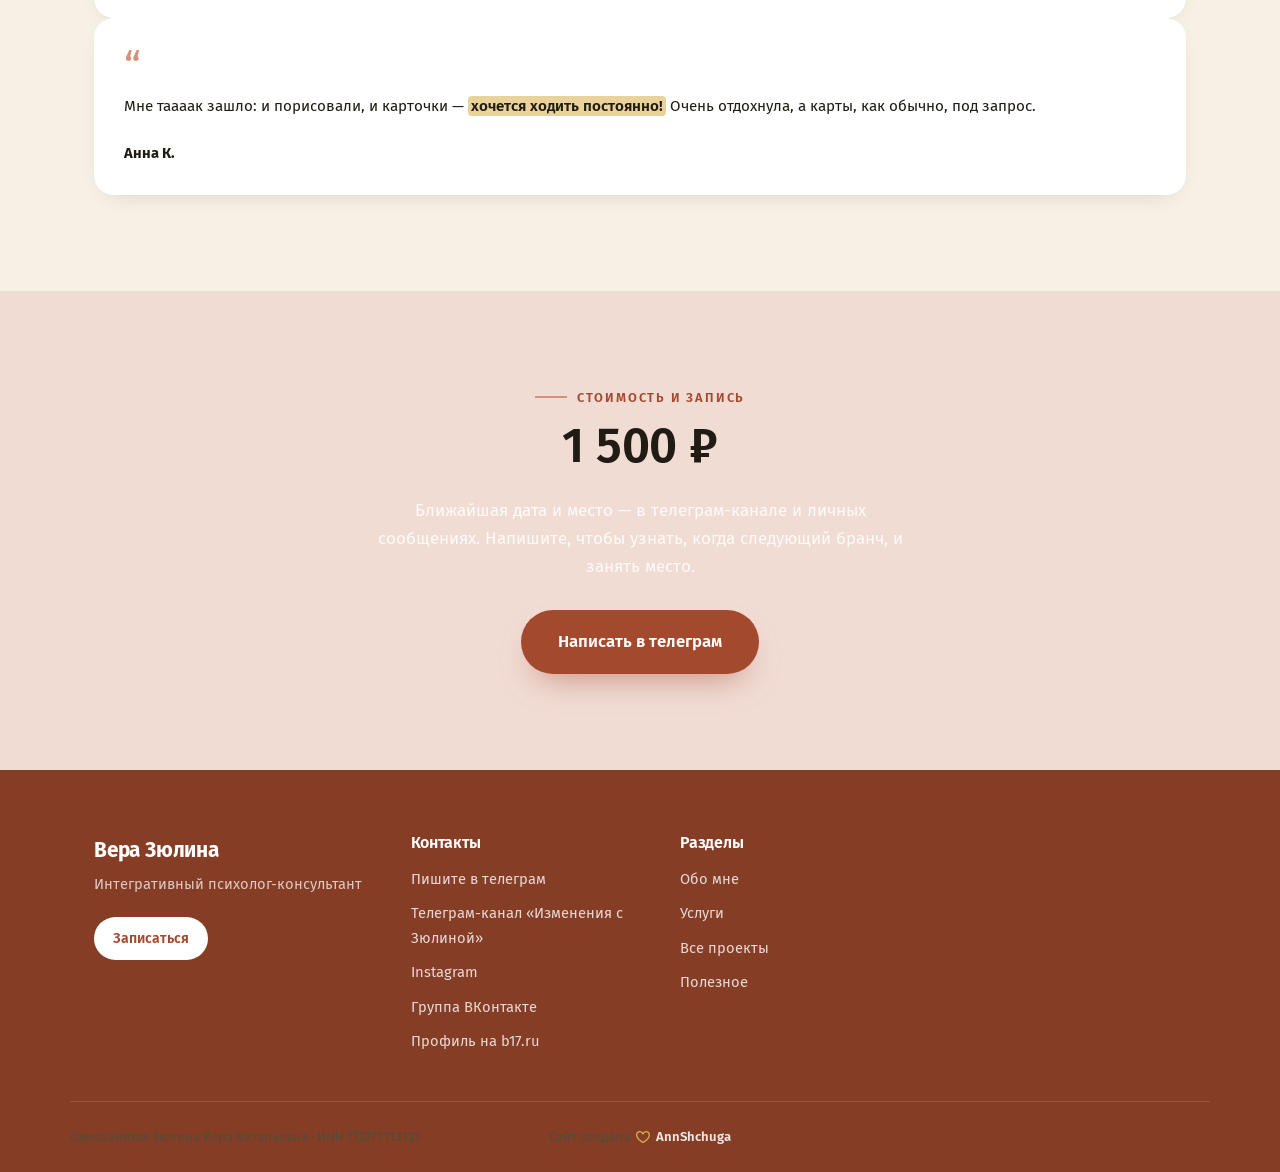
==== commit 8fe51921: "Switch sitewide typeface to Fira Sans; invert accent sections to light Replaces Cormorant Garamond +" ====
--- a/brunch/index.html
+++ b/brunch/index.html
@@ -5,11 +5,35 @@
 <meta name="viewport" content="width=device-width, initial-scale=1.0">
 <title>Бранч с психологом — Вера Зюлина</title>
 <meta name="description" content="Бранч с психологом — групповая встреча в красивом ресторане Москвы: арт-терапия, метафорические карты, новые знакомства. 1 500 ₽, места ограничены.">
+<link rel="canonical" href="https://annshchuga.github.io/Vera-psycologist/brunch/">
+<meta property="og:type" content="website">
+<meta property="og:locale" content="ru_RU">
+<meta property="og:site_name" content="Вера Зюлина — психолог">
+<meta property="og:title" content="Бранч с психологом — Вера Зюлина">
+<meta property="og:description" content="Бранч с психологом — групповая встреча в красивом ресторане Москвы: арт-терапия, метафорические карты, новые знакомства. 1 500 ₽, места ограничены.">
+<meta property="og:url" content="https://annshchuga.github.io/Vera-psycologist/brunch/">
+<meta property="og:image" content="https://annshchuga.github.io/Vera-psycologist/img/vera-about.jpg">
+<meta name="twitter:card" content="summary_large_image">
+<meta name="twitter:title" content="Бранч с психологом — Вера Зюлина">
+<meta name="twitter:description" content="Бранч с психологом — групповая встреча в красивом ресторане Москвы: арт-терапия, метафорические карты, новые знакомства. 1 500 ₽, места ограничены.">
+<meta name="twitter:image" content="https://annshchuga.github.io/Vera-psycologist/img/vera-about.jpg">
 <link rel="icon" href="data:image/svg+xml,%3Csvg xmlns='http://www.w3.org/2000/svg' viewBox='0 0 64 64'%3E%3Ccircle cx='32' cy='32' r='32' fill='%23b9c2a7'/%3E%3Ctext x='32' y='42' font-family='Georgia,serif' font-size='26' fill='%233f3629' text-anchor='middle'%3E%D0%92%D0%97%3C/text%3E%3C/svg%3E">
 <link rel="preconnect" href="https://fonts.googleapis.com">
 <link rel="preconnect" href="https://fonts.gstatic.com" crossorigin>
-<link href="https://fonts.googleapis.com/css2?family=Cormorant+Garamond:ital,wght@0,400;0,500;0,600;0,700;1,400;1,500;1,600&family=Inter:wght@400;500;600;700;800&family=Caveat:wght@500;600;700&display=swap" rel="stylesheet">
+<link href="https://fonts.googleapis.com/css2?family=Fira+Sans:ital,wght@0,400;0,500;0,600;0,700;0,800;1,400;1,500;1,600&family=Caveat:wght@500;600;700&display=swap" rel="stylesheet">
 <link rel="stylesheet" href="../css/style.css">
+<script type="application/ld+json">
+{
+  "@context": "https://schema.org",
+  "@type": "Service",
+  "serviceType": "Бранч с психологом",
+  "name": "Бранч с психологом — Вера Зюлина",
+  "description": "Групповая встреча в красивом ресторане Москвы: арт-терапия, метафорические карты, новые знакомства.",
+  "provider": { "@type": "Person", "name": "Вера Зюлина" },
+  "areaServed": "Москва",
+  "offers": { "@type": "Offer", "price": "1500", "priceCurrency": "RUB" }
+}
+</script>
 <style>
   /* Собственная цветовая гамма проекта — тёплый терракотовый акцент */
   :root{
--- a/css/style.css
+++ b/css/style.css
@@ -16,8 +16,8 @@
   --line: #ddd3bb;
   --white: #ffffff;
 
-  --font-display: 'Cormorant Garamond', Georgia, 'Times New Roman', serif;
-  --font-body: 'Inter', -apple-system, BlinkMacSystemFont, 'Segoe UI', sans-serif;
+  --font-display: 'Fira Sans', -apple-system, BlinkMacSystemFont, 'Segoe UI', sans-serif;
+  --font-body: 'Fira Sans', -apple-system, BlinkMacSystemFont, 'Segoe UI', sans-serif;
   --font-accent: 'Caveat', cursive;
 
   /* Crisper, smaller radius scale — cards read as tight rectangles with
@@ -38,6 +38,22 @@
 *{ box-sizing: border-box; }
 html{ scroll-behavior: smooth; }
 
+/* Calm scroll-reveal — fade + slide up once, no bounce, no repeat.
+   .reveal is added by JS only when IntersectionObserver is supported
+   and the visitor hasn't asked for reduced motion. */
+.reveal{
+  opacity: 0;
+  transform: translateY(12px);
+  transition: opacity 0.35s ease, transform 0.35s ease;
+}
+.reveal-visible{
+  opacity: 1;
+  transform: none;
+}
+@media (prefers-reduced-motion: reduce){
+  .reveal{ opacity: 1; transform: none; transition: none; }
+}
+
 body{
   margin:0;
   background: var(--cream);
@@ -60,7 +76,7 @@
 h2{ font-size: clamp(2.1rem, 3.8vw, 3.1rem); }
 h3{ font-size: 1.3rem; }
 
-/* The system's signature move: one word in a heading set in italic serif
+/* The system's signature move: one word in a heading set in italic
    for editorial emphasis — pairs with the roman weight around it. */
 em.accent-italic{
   font-style: italic;
@@ -313,6 +329,76 @@
   font-size: 0.78rem;
   font-weight: 600;
   white-space: nowrap;
+}
+
+/* ---------- Light "editorial" sections w/ drifting particle accent ----------
+   Reference (Bortnyak) runs these black bg / white text / orange accent;
+   per brief we invert the whole scheme into our own palette:
+   black→light surface, white→ink text, orange→sage-deep (green). */
+.particle-bg{ position:relative; }
+.particle-canvas{
+  position:absolute; inset:0;
+  width:100%; height:100%;
+  pointer-events:none;
+  z-index:0;
+}
+
+.hero-accent{
+  position:relative;
+  background: var(--beige);
+  color: var(--ink);
+  overflow:hidden;
+}
+.hero-accent .hero-inner,
+.hero-accent .trust-strip{ position:relative; z-index:1; }
+.hero-accent .eyebrow{ color: var(--sage-deep); }
+.hero-accent .hero-subtitle{ color: var(--sage-deep); }
+.hero-accent .hero-lead{ color: var(--ink-soft); }
+.hero-accent .word-strike{ text-decoration-color: var(--sage-deep); }
+.hero-accent .word-handwritten{ color: var(--sage-deep); }
+.hero-accent .hero-micro{ color: var(--sage-deep); }
+.hero-accent .btn-primary{
+  background: var(--sage-deep);
+  color: #fff;
+  box-shadow: var(--cta-shadow);
+}
+.hero-accent .btn-ghost{ color: var(--ink); border-color: var(--beige-deep); }
+.hero-accent .btn-ghost:hover{ background: var(--cream); }
+.hero-accent .hero-photo-frame{
+  box-shadow: var(--shadow);
+}
+.hero-photo-bw{
+  filter: grayscale(1) contrast(1.05);
+}
+
+/* "Обо мне в цифрах" treatment — thin oversized numbers, no card chrome.
+   Only the two real numeric facts get the big-number style; credentials
+   stay as plain pills since they aren't numbers. */
+.hero-accent .trust-strip{
+  background: transparent;
+  border-top: 1px solid var(--beige-deep);
+  padding: 44px 0 36px;
+}
+.hero-accent .trust-inner{ column-gap: 64px; }
+.hero-accent .stat-item{ background: none; padding: 0; }
+.hero-accent .stat-num{
+  font-weight: 300;
+  font-size: 3.2rem;
+  color: var(--sage-deep);
+  position:relative;
+  padding-bottom: 12px;
+}
+.hero-accent .stat-num::after{
+  content:'';
+  position:absolute; left:50%; bottom:0;
+  transform: translateX(-50%);
+  width: 36px; height:2px;
+  background: var(--butter);
+}
+.hero-accent .trust-inner span.stat-label{ color: var(--ink-soft); }
+.hero-accent .trust-credentials span{
+  background: var(--cream);
+  color: var(--ink);
 }
 
 .hero-solo .hero-inner{
@@ -486,6 +572,47 @@
 .method-card h3{ font-size: 1.05rem; margin-bottom: 0.5em; }
 .method-card p{ font-size: 0.92rem; margin: 0; }
 
+/* ---------- Light section shell (services pricing, reference-inspired) ---------- */
+.section-accent{
+  position:relative;
+  background: var(--beige);
+  color: var(--ink);
+  overflow:hidden;
+}
+.section-accent .wrap{ position:relative; z-index:1; }
+.section-accent .section-eyebrow{ color: var(--sage-deep); }
+.section-accent .section-eyebrow::before{ background: var(--sage); }
+.section-accent h2{ color: var(--ink); }
+.section-accent .section-lead{ color: var(--ink-soft); }
+
+.section-accent .service-card{
+  background: var(--white);
+  border: 1px solid var(--beige-deep);
+  box-shadow: var(--shadow);
+}
+.section-accent .service-card.featured{ border-color: var(--sage-deep); }
+.section-accent .badge{ background: var(--sage-deep); color: #fff; }
+.section-accent .service-meta{ color: var(--sage-deep); }
+.section-accent .service-card h3{ color: var(--ink); }
+.section-accent .service-card p{ color: var(--ink-soft); }
+.section-accent .price-list{ border-top-color: var(--line); }
+.section-accent .price-list li{ border-bottom-color: var(--line); }
+.section-accent .price-list li span{ color: var(--ink-soft); }
+.section-accent .price-list li strong{ color: var(--ink); }
+.section-accent .service-price{ color: var(--sage-deep); font-weight: 700; }
+.section-accent .service-price-accent{ color: var(--sage-deep); }
+.section-accent .btn-outline{
+  background: transparent;
+  color: var(--sage-deep);
+  border-color: var(--sage-deep);
+}
+.section-accent .btn-outline:hover{ background: var(--sage-deep); color: #fff; }
+.section-accent .btn-primary{
+  background: var(--sage-deep);
+  color: #fff;
+  box-shadow: var(--cta-shadow);
+}
+
 /* ---------- Services ---------- */
 .services-grid{
   display:grid;
@@ -546,19 +673,32 @@
 }
 .service-card .btn{ margin-top: auto; align-self: flex-start; }
 
-/* ---------- Testimonials ---------- */
-.testimonials-grid{
-  display:grid;
-  grid-template-columns: repeat(3, 1fr);
+/* ---------- Testimonials (horizontal carousel, click to expand) ---------- */
+.testimonials-carousel{ position:relative; }
+.testimonials-track{
+  display:flex;
   gap: 24px;
-}
+  overflow-x: auto;
+  scroll-snap-type: x proximity;
+  scroll-behavior: smooth;
+  padding: 4px 4px 12px;
+  margin: 0 -4px;
+  -webkit-overflow-scrolling: touch;
+  scrollbar-width: none;
+}
+.testimonials-track::-webkit-scrollbar{ display:none; }
 .testimonial-card{
+  flex: 0 0 min(340px, 84vw);
+  scroll-snap-align: start;
   background: var(--white);
   border-radius: var(--radius);
   padding: 30px;
   box-shadow: var(--shadow);
   display:flex; flex-direction:column;
-}
+  cursor: pointer;
+  transition: box-shadow .2s ease, transform .2s ease;
+}
+.testimonial-card:hover{ transform: translateY(-2px); box-shadow: 0 14px 30px -14px rgba(32,28,20,0.3); }
 .testimonial-card::before{
   content: "\201C";
   font-family: var(--font-display);
@@ -572,7 +712,53 @@
   color: var(--ink);
   margin: 0 0 1.4em;
   flex: 1;
-}
+  display: -webkit-box;
+  -webkit-line-clamp: 5;
+  -webkit-box-orient: vertical;
+  overflow: hidden;
+}
+.testimonial-card.is-open{ flex-basis: min(440px, 90vw); }
+.testimonial-card.is-open p{
+  -webkit-line-clamp: unset;
+  overflow: visible;
+}
+.testimonial-more{
+  align-self:flex-start;
+  font-size: 0.82rem;
+  font-weight: 600;
+  color: var(--sage-deep);
+  margin-top: 10px;
+  text-decoration: underline;
+  text-underline-offset: 3px;
+}
+
+.carousel-controls{
+  display:flex; align-items:center; justify-content:center;
+  gap: 18px;
+  margin-top: 20px;
+}
+.carousel-btn{
+  width: 40px; height: 40px;
+  border-radius: 50%;
+  border: 1.5px solid var(--line);
+  background: var(--white);
+  color: var(--ink);
+  font-size: 1.1rem;
+  cursor:pointer;
+  display:flex; align-items:center; justify-content:center;
+  transition: background .15s ease, border-color .15s ease;
+}
+.carousel-btn:hover{ background: var(--beige); border-color: var(--sage-deep); }
+.carousel-dots{ display:flex; gap: 8px; }
+.carousel-dots button{
+  width: 8px; height: 8px;
+  padding:0;
+  border-radius: 50%;
+  border: none;
+  background: var(--line);
+  cursor:pointer;
+}
+.carousel-dots button.is-active{ background: var(--sage-deep); }
 .quote-highlight{
   background: color-mix(in srgb, var(--butter) 55%, transparent);
   color: var(--ink);
@@ -643,11 +829,19 @@
 
 /* ---------- Booking ---------- */
 .booking-section{
+  position:relative;
+  background: var(--wash);
+  color: var(--ink);
+  overflow:hidden;
+}
+.booking-section .wrap{ position:relative; z-index:1; }
+.booking-section .section-eyebrow{ color: var(--sage-deep); }
+.booking-section h2{ color: var(--ink); }
+.booking-section .btn-primary{
   background: var(--sage-deep);
   color: #fff;
-}
-.booking-section .section-eyebrow{ color: rgba(255,255,255,0.8); }
-.booking-section h2{ color: #fff; }
+  box-shadow: var(--cta-shadow);
+}
 .booking-inner{ text-align:center; }
 .booking-inner .btn-large{ margin-top: 12px; }
 
@@ -662,13 +856,14 @@
   flex-shrink:0;
   width: 40px; height: 40px;
   border-radius: 50%;
-  background: rgba(255,255,255,0.15);
+  background: var(--white);
+  color: var(--sage-deep);
   display:flex; align-items:center; justify-content:center;
   font-family: var(--font-display);
   font-weight: 700; font-size: 1.15rem;
 }
-.steps h3{ color:#fff; font-size: 1.05rem; margin-bottom: 0.3em; }
-.steps p{ color: rgba(255,255,255,0.82); font-size: 0.92rem; margin:0; }
+.steps h3{ color: var(--ink); font-size: 1.05rem; margin-bottom: 0.3em; }
+.steps p{ color: var(--ink-soft); font-size: 0.92rem; margin:0; }
 
 /* ---------- Lead magnet ---------- */
 .lead-magnet-inner{
@@ -985,7 +1180,6 @@
   .about-grid{ grid-template-columns: 1fr; }
   .methods-grid{ grid-template-columns: repeat(2, 1fr); }
   .services-grid{ grid-template-columns: repeat(2, 1fr); }
-  .testimonials-grid{ grid-template-columns: repeat(2, 1fr); }
   .projects-grid{ grid-template-columns: repeat(2, 1fr); }
   .resource-grid{ grid-template-columns: repeat(2, 1fr); }
   .crisis-grid{ grid-template-columns: 1fr; }
@@ -1002,7 +1196,6 @@
 @media (max-width: 620px){
   .methods-grid{ grid-template-columns: 1fr; }
   .services-grid{ grid-template-columns: 1fr; }
-  .testimonials-grid{ grid-template-columns: 1fr; }
   .projects-grid{ grid-template-columns: 1fr; }
   .resource-grid{ grid-template-columns: 1fr; }
   .section{ padding: 64px 0; }
